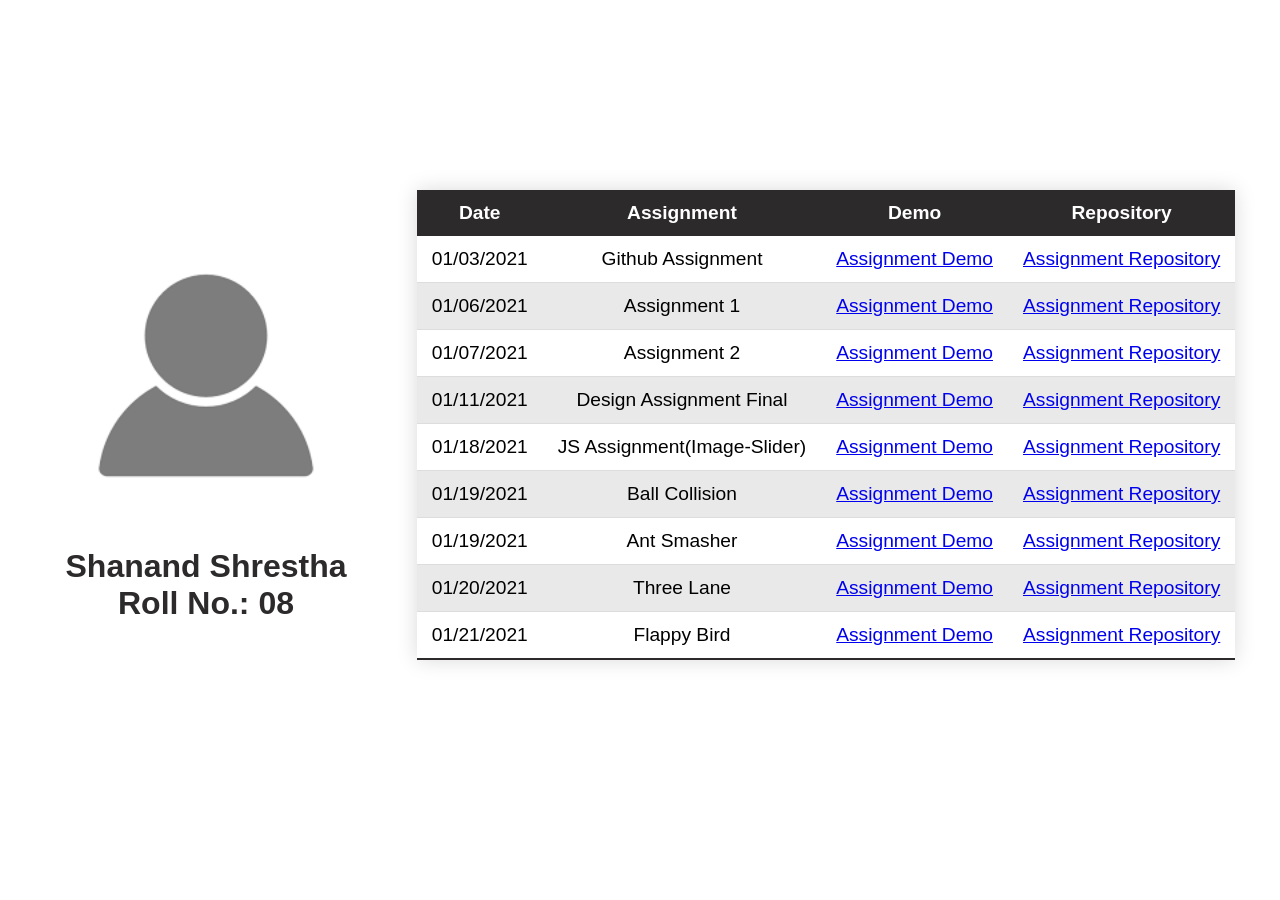
==== index.html @ e701d793 "added flappy bird links" ====
<!DOCTYPE html>
<html lang="en">

<head>
    <meta charset="UTF-8">
    <meta name="viewport" content="width=device-width, initial-scale=1.0">
    <title>Leapfrog Assignment</title>
    <link rel="stylesheet" href="style.css">
</head>

<body>
    <div class="main">
        <div class="profile">
            <img class="profile-pic" src="img/profile.png" />
            <div class="profile-info">
                <h1 class="name">Shanand Shrestha</h1>
                <h1 class="roll">Roll No.: 08</h1>
            </div>
        </div>
        <div class="assignment-table">
            <div class="tbl-header">
                <table class="styled-table">
                    <thead>
                        <tr>
                            <th>Date</th>
                            <th>Assignment</th>
                            <th>Demo</th>
                            <th>Repository</th>
                        </tr>
                    </thead>
                    <tbody>
                        <tr>
                            <td>01/03/2021</td>
                            <td>Github Assignment</td>
                            <td><a class="demo-link" href="index.html">Assignment Demo</a></td>
                            <td><a class="demo-repository"
                                    href="https://github.com/sanztastic/sanztastic.github.io">Assignment Repository</a>
                            </td>
                        </tr>
                        <tr>
                            <td>01/06/2021</td>
                            <td>Assignment 1</td>
                            <td><a class="demo-link"
                                    href="https://sanztastic.github.io/HomeSearchAssignment/index.html">Assignment
                                    Demo</a></td>
                            <td><a class="demo-repository"
                                    href="https://github.com/sanztastic/1A-Home-Search">Assignment
                                    Repository</a></td>
                        </tr>
                        <tr>
                            <td>01/07/2021</td>
                            <td>Assignment 2</td>
                            <td><a class="demo-link" href="https://sanztastic.github.io/TuTangle-Responsive/">Assignment
                                    Demo</a></td>
                            <td><a class="demo-repository"
                                    href="https://github.com/sanztastic/TuTangle-Responsive">Assignment
                                    Repository</a></td>
                        </tr>
                        <tr>
                            <td>01/11/2021</td>
                            <td>Design Assignment Final</td>
                            <td><a class="demo-link"
                                    href="https://sanztastic.github.io/DesignAssignmentFinal/">Assignment
                                    Demo</a></td>
                            <td><a class="demo-repository"
                                    href="https://github.com/sanztastic/DesignAssignmentFinal">Assignment
                                    Repository</a></td>
                        </tr>
                        <tr>
                            <td>01/18/2021</td>
                            <td>JS Assignment(Image-Slider)</td>
                            <td><a class="demo-link"
                                    href="https://sanztastic.github.io/JSAssignment-ImageCarousel-Image-Slider/">Assignment
                                    Demo</a></td>
                            <td><a class="demo-repository"
                                    href="https://github.com/sanztastic/JSAssignment-ImageCarousel-Image-Slider">Assignment
                                    Repository</a></td>
                        </tr>
                        <tr>
                            <td>01/19/2021</td>
                            <td>Ball Collision</td>
                            <td><a class="demo-link"
                                    href="https://sanztastic.github.io/BallCollision/">Assignment
                                    Demo</a></td>
                            <td><a class="demo-repository"
                                    href="https://github.com/sanztastic/BallCollision">Assignment
                                    Repository</a></td>
                        </tr>
                        <tr>
                            <td>01/19/2021</td>
                            <td>Ant Smasher</td>
                            <td><a class="demo-link"
                                    href="https://sanztastic.github.io/BallCollision/ant.html">Assignment
                                    Demo</a></td>
                            <td><a class="demo-repository"
                                    href="https://github.com/sanztastic/BallCollision">Assignment
                                    Repository</a></td>
                        </tr>
                        <tr>
                            <td>01/20/2021</td>
                            <td>Three Lane</td>
                            <td><a class="demo-link"
                                    href="https://sanztastic.github.io/ThreeLane/">Assignment
                                    Demo</a></td>
                            <td><a class="demo-repository"
                                    href="https://github.com/sanztastic/ThreeLane">Assignment
                                    Repository</a></td>
                        </tr>
                        <tr>
                            <td>01/21/2021</td>
                            <td>Flappy Bird</td>
                            <td><a class="demo-link"
                                    href="https://sanztastic.github.io/Flappy_Bird/">Assignment
                                    Demo</a></td>
                            <td><a class="demo-repository"
                                    href="https://github.com/sanztastic/Flappy_Bird">Assignment
                                    Repository</a></td>
                        </tr>
                    </tbody>
                </table>
            </div>
        </div>
</body>

</html>
---- style.css ----
*{
    padding: 0;
    margin: 0;
}
html{
    font-family: 'Segoe UI', Tahoma, Geneva, Verdana, sans-serif;
}
/* width */
::-webkit-scrollbar {
  width: 10px;
}

/* Track */
::-webkit-scrollbar-track {
  background: #f1f1f1; 
}
 
/* Handle */
::-webkit-scrollbar-thumb {
  background: #888; 
}

/* Handle on hover */
::-webkit-scrollbar-thumb:hover {
  background: #555; 
}
.main{
    padding: 20px;
    display: flex;
    flex-flow: row wrap;
    justify-content: space-evenly;
}
.profile{
    width: 30%;
    display: flex;
    flex-flow: column nowrap;
    justify-content: center;
    align-items: center;
    height: 90vh;
}
.profile-pic{
    height: 300px;
    width: 300px;
    border-radius: 50%;
    margin-bottom: 20px;
}
.profile-info{
    display: flex;
    flex-flow: column nowrap;
    justify-content: center;
    align-items: center;
    color: rgb(44, 42, 42);
}
.assignment-table{
    width: 70%;
    display: flex;
    justify-content: center;
    align-items: center;
}
.styled-table{
    display: block;
    border-collapse: collapse;
    margin: 25px 0;
    font-size: 1.2em;
    min-width: 100%;
    max-height: 80vh;
    box-shadow: 0 0 20px rgba(0, 0, 0, 0.15);
    text-align: center;
    overflow-y: auto;
}
.styled-table thead tr {
    background-color: rgb(44, 42, 42);;
    color: #ffffff;
}
.styled-table th,
.styled-table td {
    padding: 12px 15px;
}

.styled-table tbody tr {
    border-bottom: 1px solid #dddddd;
}

.styled-table tbody tr:nth-of-type(even) {
    background-color: #e9e9e9;
}

.styled-table tbody tr:last-of-type {
    border-bottom: 2px solid rgb(44, 42, 42);;
}

@media screen and (max-width: 1000px){
    .main{
        flex-direction: column;
        justify-content: center;
        align-items: center;
    }
    .name,.roll{
        font-size: 1.8em;
    }
}
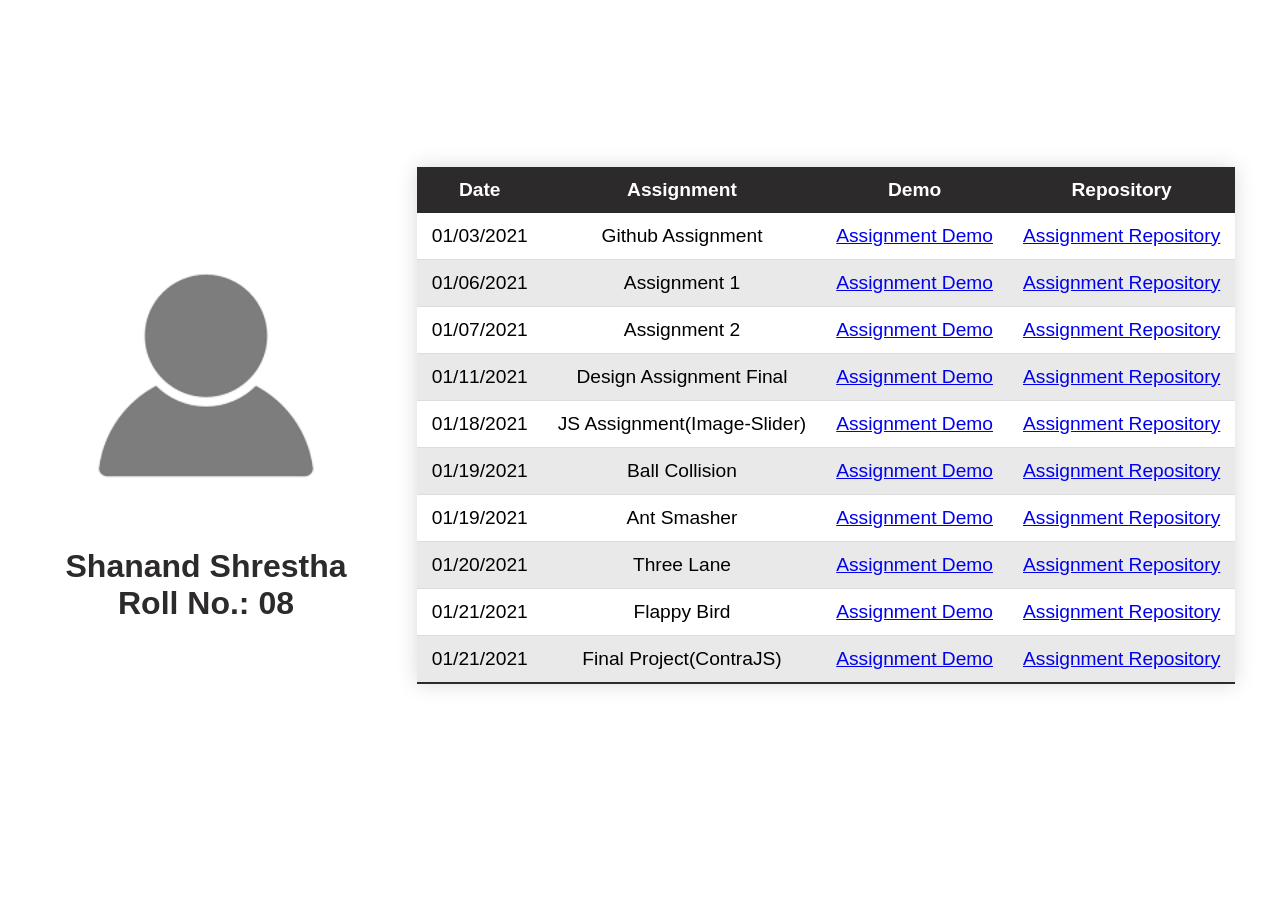
==== commit 3901c0a8: "updated links" ====
--- a/index.html
+++ b/index.html
@@ -116,6 +116,16 @@
                                     href="https://github.com/sanztastic/Flappy_Bird">Assignment
                                     Repository</a></td>
                         </tr>
+                        <tr>
+                            <td>01/21/2021</td>
+                            <td>Final Project(ContraJS)</td>
+                            <td><a class="demo-link"
+                                    href="https://sanztastic.github.io/ContraJS">Assignment
+                                    Demo</a></td>
+                            <td><a class="demo-repository"
+                                    href="https://github.com/sanztastic/ContraJS">Assignment
+                                    Repository</a></td>
+                        </tr>
                     </tbody>
                 </table>
             </div>
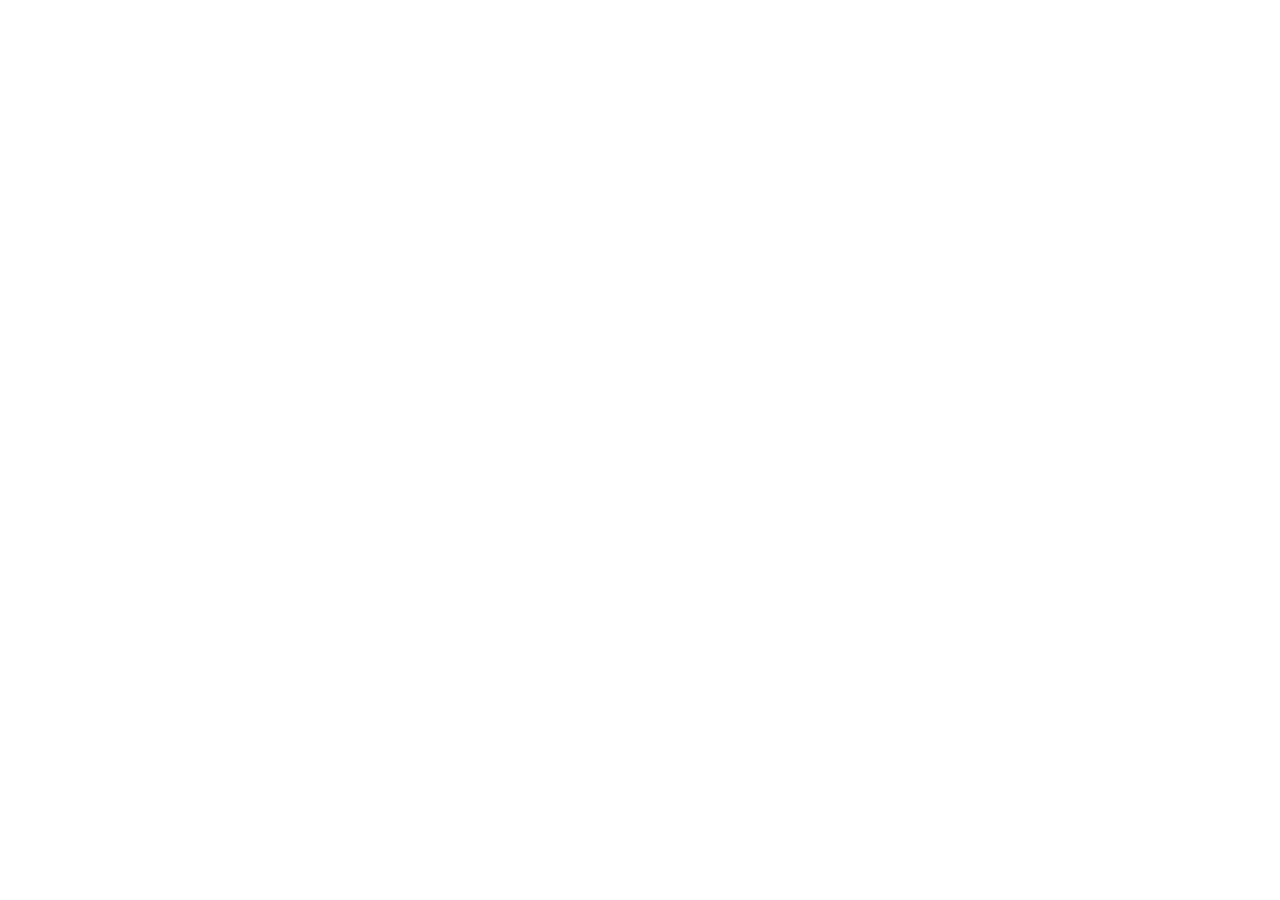
==== commit 01b6270f: "Update index.html" ====
--- a/index.html
+++ b/index.html
@@ -4,130 +4,22 @@
 <head>
     <meta charset="UTF-8">
     <meta name="viewport" content="width=device-width, initial-scale=1.0">
-    <title>Leapfrog Assignment</title>
+    <title>Projects</title>
     <link rel="stylesheet" href="style.css">
 </head>
 
 <body>
     <div class="main">
         <div class="profile">
-            <img class="profile-pic" src="img/profile.png" />
+<!--             <img class="profile-pic" src="img/profile.png" />
             <div class="profile-info">
                 <h1 class="name">Shanand Shrestha</h1>
-                <h1 class="roll">Roll No.: 08</h1>
-            </div>
+                <h1 class="roll">Kathmandu, Nepal</h1>
+            </div> -->
         </div>
         <div class="assignment-table">
             <div class="tbl-header">
-                <table class="styled-table">
-                    <thead>
-                        <tr>
-                            <th>Date</th>
-                            <th>Assignment</th>
-                            <th>Demo</th>
-                            <th>Repository</th>
-                        </tr>
-                    </thead>
-                    <tbody>
-                        <tr>
-                            <td>01/03/2021</td>
-                            <td>Github Assignment</td>
-                            <td><a class="demo-link" href="index.html">Assignment Demo</a></td>
-                            <td><a class="demo-repository"
-                                    href="https://github.com/sanztastic/sanztastic.github.io">Assignment Repository</a>
-                            </td>
-                        </tr>
-                        <tr>
-                            <td>01/06/2021</td>
-                            <td>Assignment 1</td>
-                            <td><a class="demo-link"
-                                    href="https://sanztastic.github.io/HomeSearchAssignment/index.html">Assignment
-                                    Demo</a></td>
-                            <td><a class="demo-repository"
-                                    href="https://github.com/sanztastic/1A-Home-Search">Assignment
-                                    Repository</a></td>
-                        </tr>
-                        <tr>
-                            <td>01/07/2021</td>
-                            <td>Assignment 2</td>
-                            <td><a class="demo-link" href="https://sanztastic.github.io/TuTangle-Responsive/">Assignment
-                                    Demo</a></td>
-                            <td><a class="demo-repository"
-                                    href="https://github.com/sanztastic/TuTangle-Responsive">Assignment
-                                    Repository</a></td>
-                        </tr>
-                        <tr>
-                            <td>01/11/2021</td>
-                            <td>Design Assignment Final</td>
-                            <td><a class="demo-link"
-                                    href="https://sanztastic.github.io/DesignAssignmentFinal/">Assignment
-                                    Demo</a></td>
-                            <td><a class="demo-repository"
-                                    href="https://github.com/sanztastic/DesignAssignmentFinal">Assignment
-                                    Repository</a></td>
-                        </tr>
-                        <tr>
-                            <td>01/18/2021</td>
-                            <td>JS Assignment(Image-Slider)</td>
-                            <td><a class="demo-link"
-                                    href="https://sanztastic.github.io/JSAssignment-ImageCarousel-Image-Slider/">Assignment
-                                    Demo</a></td>
-                            <td><a class="demo-repository"
-                                    href="https://github.com/sanztastic/JSAssignment-ImageCarousel-Image-Slider">Assignment
-                                    Repository</a></td>
-                        </tr>
-                        <tr>
-                            <td>01/19/2021</td>
-                            <td>Ball Collision</td>
-                            <td><a class="demo-link"
-                                    href="https://sanztastic.github.io/BallCollision/">Assignment
-                                    Demo</a></td>
-                            <td><a class="demo-repository"
-                                    href="https://github.com/sanztastic/BallCollision">Assignment
-                                    Repository</a></td>
-                        </tr>
-                        <tr>
-                            <td>01/19/2021</td>
-                            <td>Ant Smasher</td>
-                            <td><a class="demo-link"
-                                    href="https://sanztastic.github.io/BallCollision/ant.html">Assignment
-                                    Demo</a></td>
-                            <td><a class="demo-repository"
-                                    href="https://github.com/sanztastic/BallCollision">Assignment
-                                    Repository</a></td>
-                        </tr>
-                        <tr>
-                            <td>01/20/2021</td>
-                            <td>Three Lane</td>
-                            <td><a class="demo-link"
-                                    href="https://sanztastic.github.io/ThreeLane/">Assignment
-                                    Demo</a></td>
-                            <td><a class="demo-repository"
-                                    href="https://github.com/sanztastic/ThreeLane">Assignment
-                                    Repository</a></td>
-                        </tr>
-                        <tr>
-                            <td>01/21/2021</td>
-                            <td>Flappy Bird</td>
-                            <td><a class="demo-link"
-                                    href="https://sanztastic.github.io/Flappy_Bird/">Assignment
-                                    Demo</a></td>
-                            <td><a class="demo-repository"
-                                    href="https://github.com/sanztastic/Flappy_Bird">Assignment
-                                    Repository</a></td>
-                        </tr>
-                        <tr>
-                            <td>01/21/2021</td>
-                            <td>Final Project(ContraJS)</td>
-                            <td><a class="demo-link"
-                                    href="https://sanztastic.github.io/ContraJS">Assignment
-                                    Demo</a></td>
-                            <td><a class="demo-repository"
-                                    href="https://github.com/sanztastic/ContraJS">Assignment
-                                    Repository</a></td>
-                        </tr>
-                    </tbody>
-                </table>
+           
             </div>
         </div>
 </body>
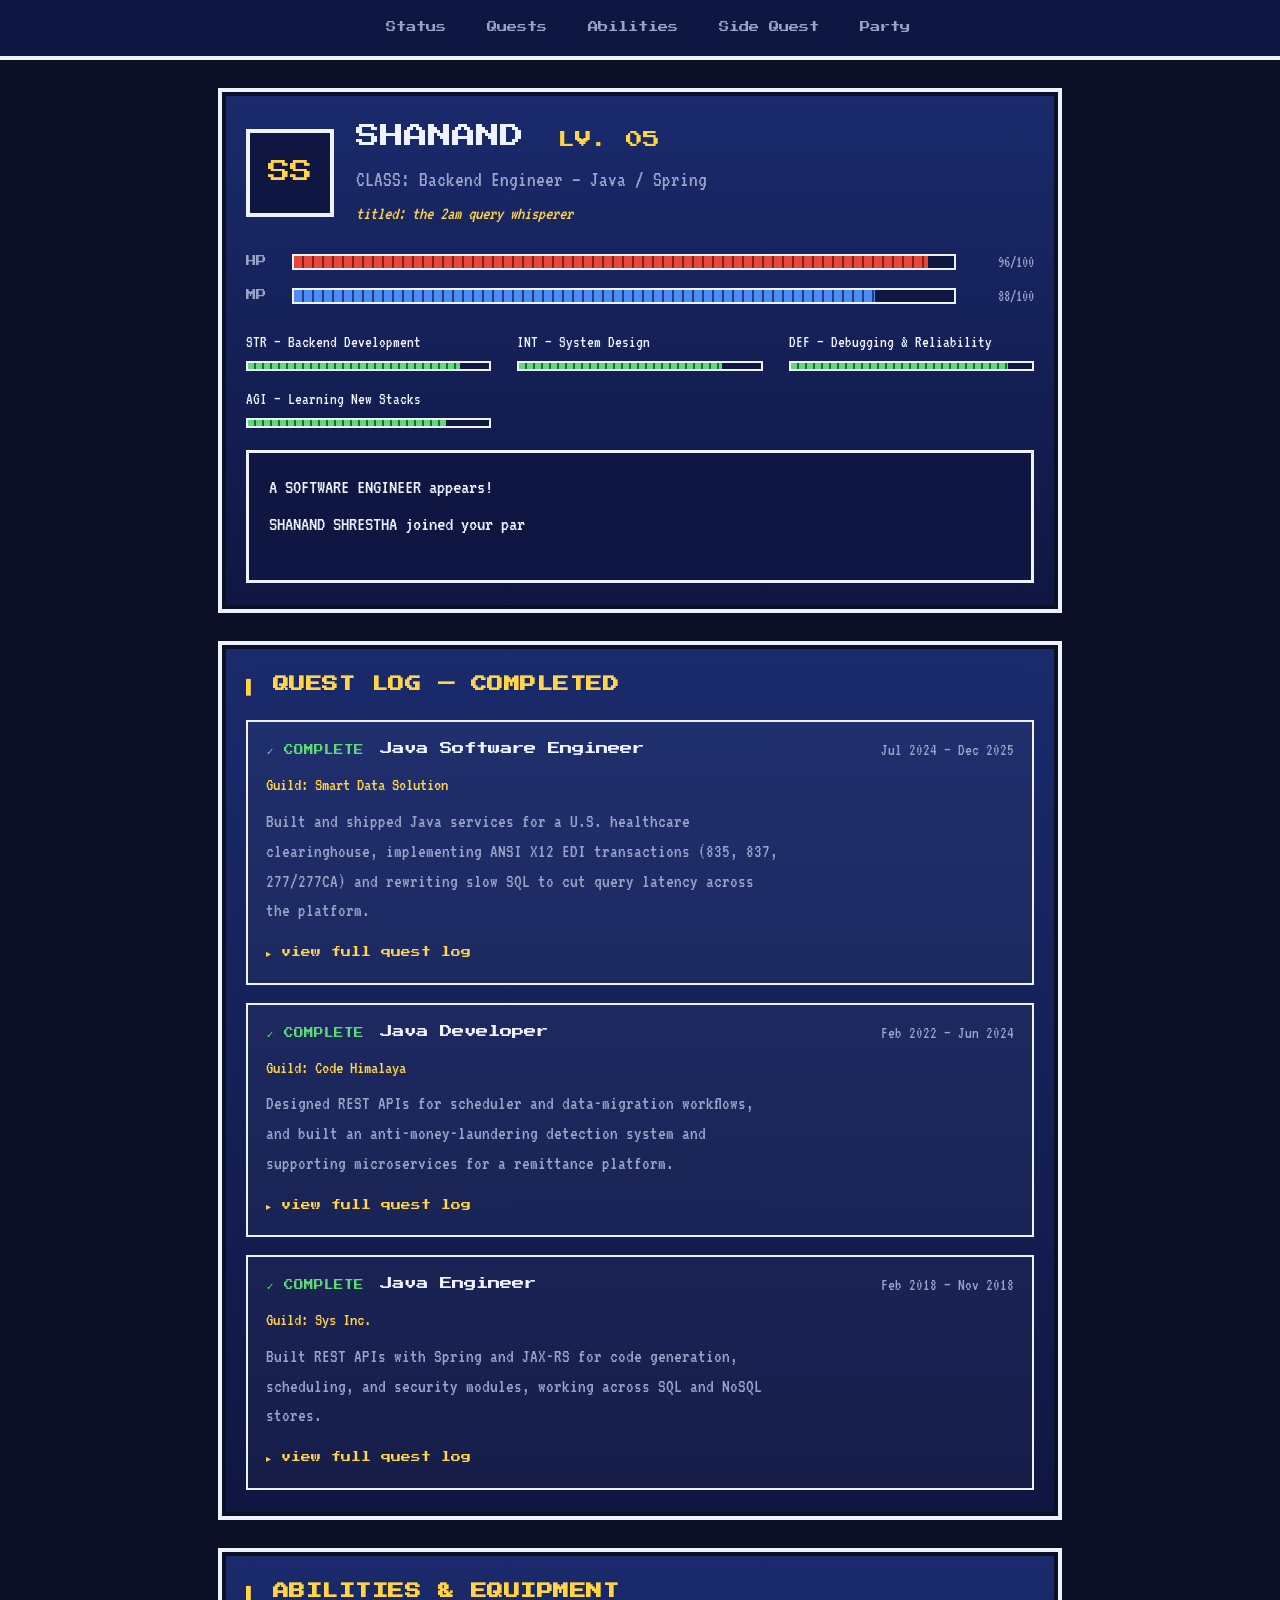
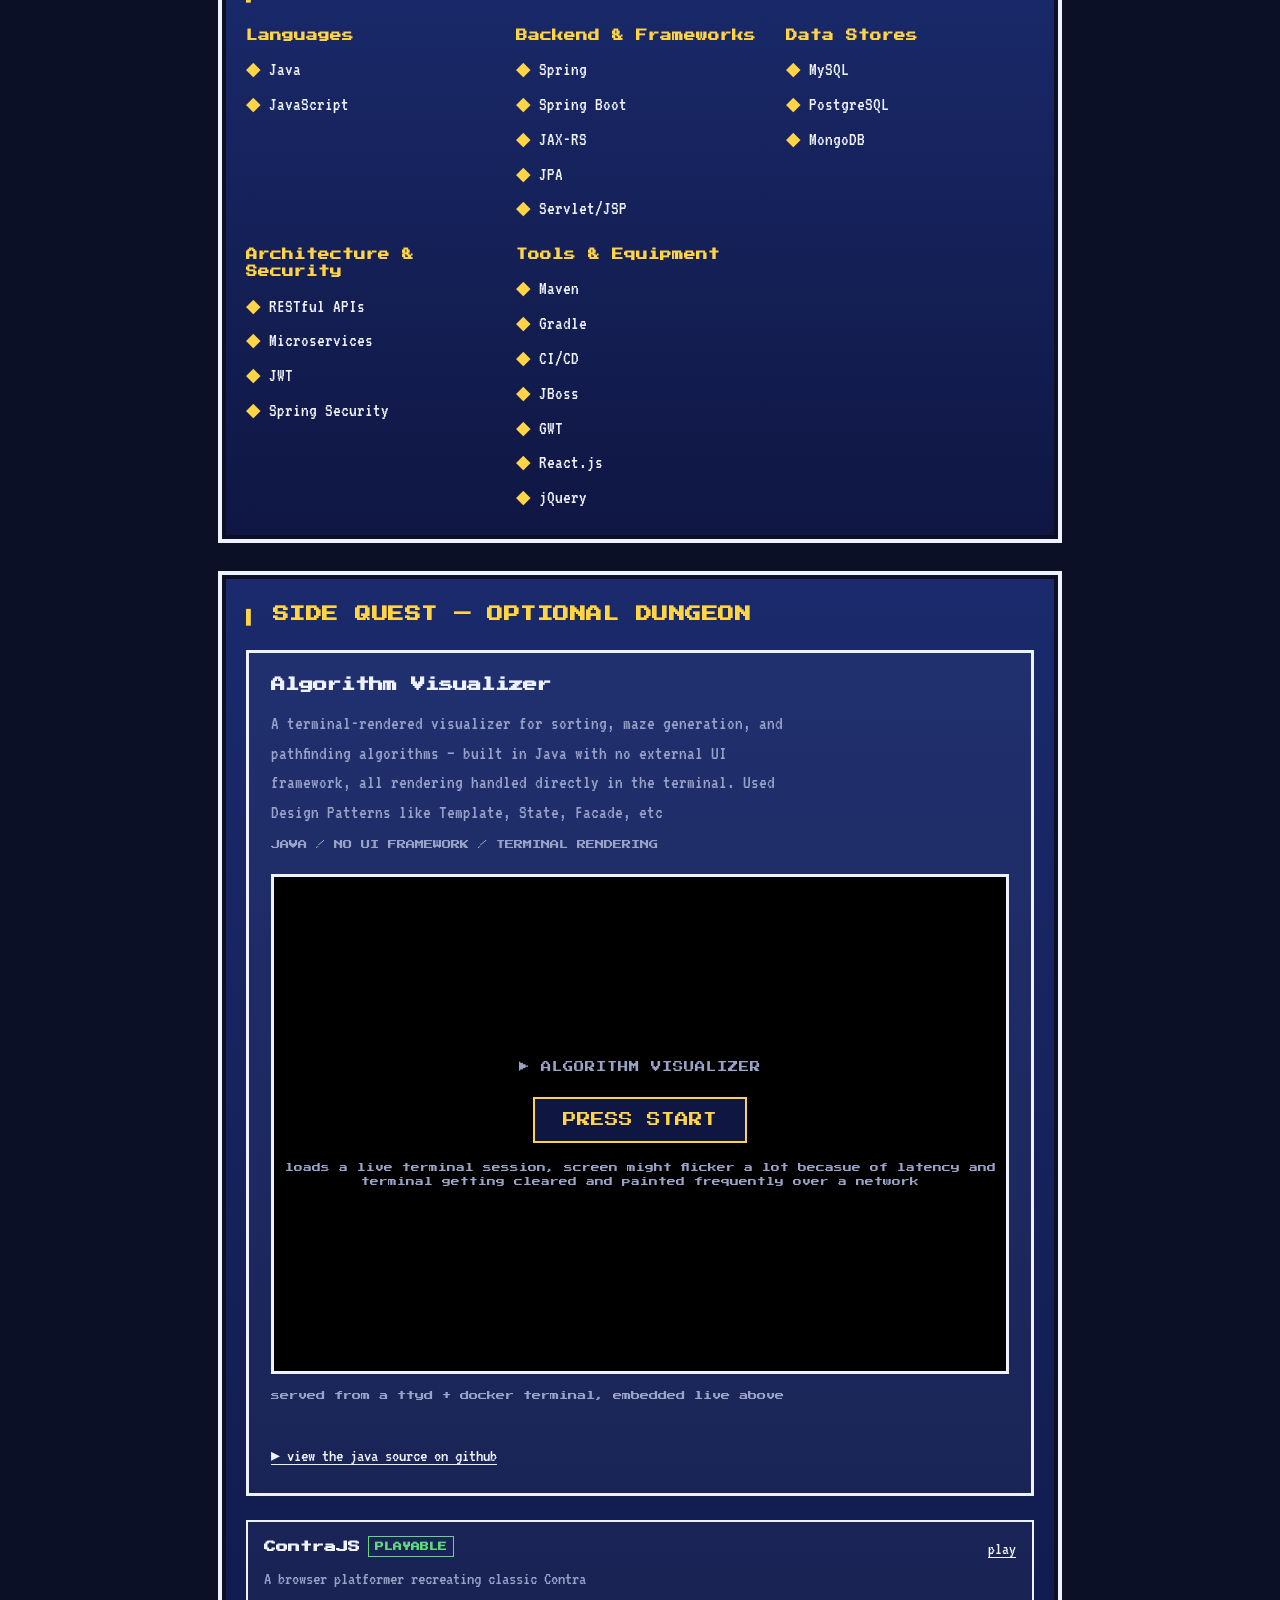
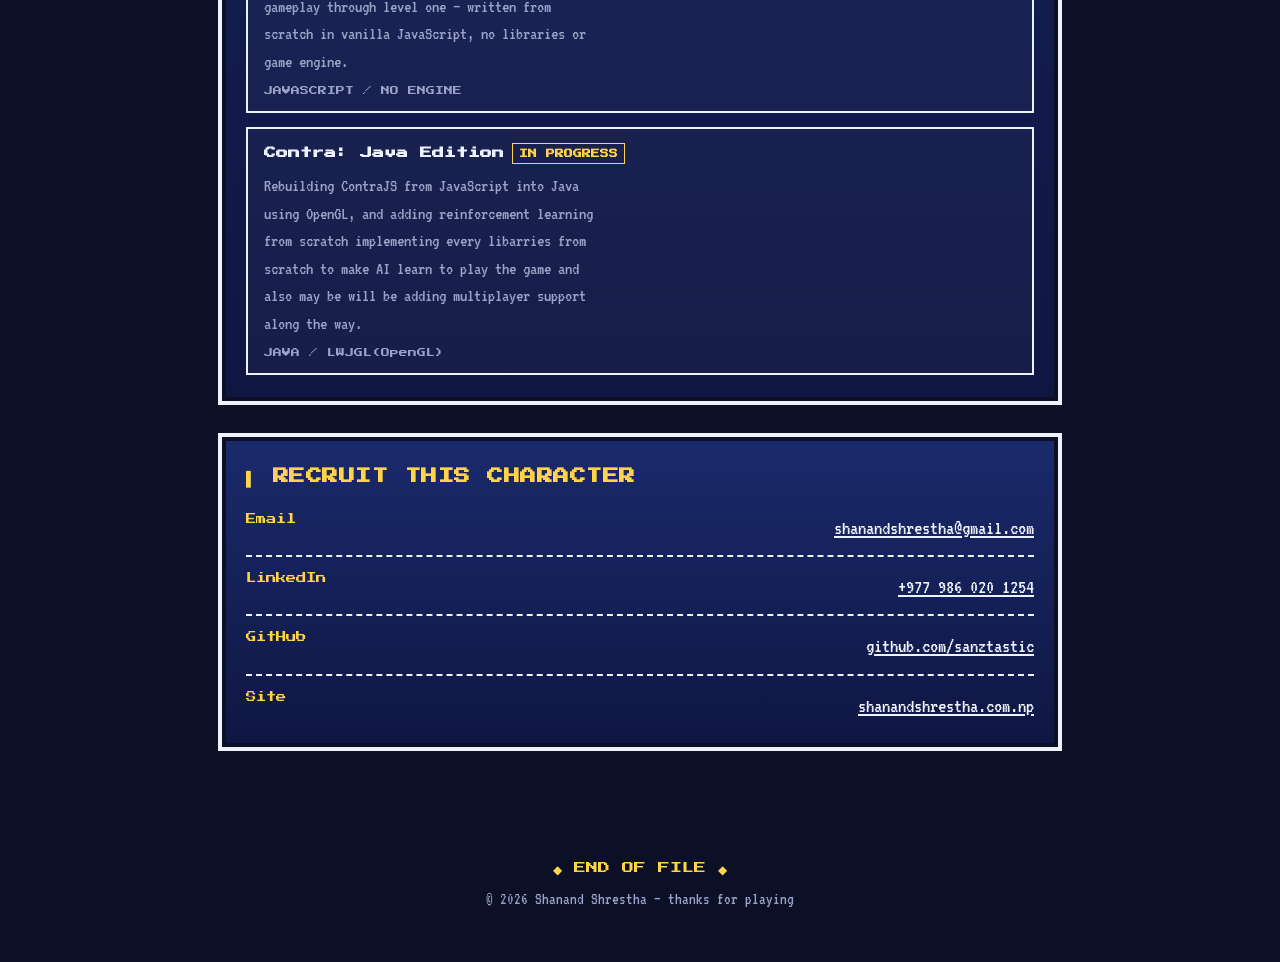
==== commit bbab3cab: "Revamp index.html for character sheet layout Updated the HTML structure and styles for the character" ====
--- a/index.html
+++ b/index.html
@@ -1,27 +1,567 @@
 <!DOCTYPE html>
 <html lang="en">
-
 <head>
-    <meta charset="UTF-8">
-    <meta name="viewport" content="width=device-width, initial-scale=1.0">
-    <title>Projects</title>
-    <link rel="stylesheet" href="style.css">
+<meta charset="UTF-8">
+<meta name="viewport" content="width=device-width, initial-scale=1.0">
+<title>Shanand Shrestha — Character Sheet</title>
+<link rel="icon" href="data:image/svg+xml,%3Csvg xmlns='http://www.w3.org/2000/svg' viewBox='0 0 16 16' shape-rendering='crispEdges'%3E%3Crect width='16' height='16' fill='%230b1026'/%3E%3Crect x='7' y='2' width='2' height='2' fill='%23ffd447'/%3E%3Crect x='5' y='4' width='6' height='2' fill='%23ffd447'/%3E%3Crect x='4' y='6' width='8' height='4' fill='%23ffd447'/%3E%3Crect x='5' y='10' width='6' height='2' fill='%23ffd447'/%3E%3Crect x='7' y='12' width='2' height='2' fill='%23ffd447'/%3E%3C/svg%3E">
+<link rel="preconnect" href="https://fonts.googleapis.com">
+<link rel="preconnect" href="https://fonts.gstatic.com" crossorigin>
+<link href="https://fonts.googleapis.com/css2?family=Press+Start+2P&family=VT323&display=swap" rel="stylesheet">
+<style>
+  :root{
+    --bg:#0b1026;
+    --box1:#1a2a6c;
+    --box2:#0f1642;
+    --panel:rgba(255,255,255,0.03);
+    --border:#eef2ff;
+    --gold:#ffd447;
+    --text:#eef2ff;
+    --text-dim:#9aa3c7;
+    --green:#5fd97a;
+    --green-dark:#1f6b34;
+    --hp:#e6483c;
+    --hp-dark:#8a1f18;
+    --mp:#4c8bf5;
+    --mp-dark:#1c3f8a;
+    --font-pixel:'Press Start 2P', monospace;
+    --font-term:'VT323', monospace;
+  }
+  *{ box-sizing:border-box; }
+  html{ scroll-behavior:smooth; }
+  body{
+    margin:0;
+    background:var(--bg);
+    color:var(--text);
+    font-family:var(--font-term);
+    font-size:19px;
+    line-height:1.5;
+  }
+  ::selection{ background:var(--gold); color:var(--bg); }
+  a{ color:inherit; }
+  *:focus-visible{ outline:2px solid var(--gold); outline-offset:3px; }
+
+  /* ---------- menu bar ---------- */
+  .menu-bar{
+    position:sticky;
+    top:0;
+    z-index:30;
+    background:var(--box2);
+    border-bottom:4px solid var(--border);
+    display:flex;
+    flex-wrap:wrap;
+    justify-content:center;
+    gap:8px 22px;
+    padding:14px 16px;
+  }
+  .menu-bar a{
+    font-family:var(--font-pixel);
+    font-size:0.65rem;
+    color:var(--text-dim);
+    text-decoration:none;
+    padding:6px 2px;
+    transition:color .15s ease;
+  }
+  .menu-bar a::before{ content:'\25B8\00a0'; opacity:0; transition:opacity .15s ease; }
+  .menu-bar a:hover, .menu-bar a:focus-visible{ color:var(--gold); }
+  .menu-bar a:hover::before, .menu-bar a:focus-visible::before{ opacity:1; }
+
+  main{ max-width:880px; margin:0 auto; padding:28px 18px 60px 18px; }
+
+  /* ---------- generic rpg box ---------- */
+  .rpg-box{
+    background:linear-gradient(180deg, var(--box1), var(--box2));
+    border:4px solid var(--border);
+    box-shadow: inset 0 0 0 4px var(--bg);
+    padding:26px 24px;
+    margin-bottom:28px;
+    scroll-margin-top:80px;
+  }
+  .rpg-title{
+    font-family:var(--font-pixel);
+    font-size:clamp(0.8rem, 2vw, 1rem);
+    color:var(--gold);
+    margin:0 0 22px 0;
+    letter-spacing:0.5px;
+    line-height:1.7;
+  }
+
+  /* ---------- hero / status ---------- */
+  .status-top{
+    display:flex;
+    gap:22px;
+    flex-wrap:wrap;
+    align-items:center;
+    margin-bottom:22px;
+  }
+  .portrait{
+    width:88px; height:88px;
+    flex-shrink:0;
+    background:var(--box2);
+    border:4px solid var(--border);
+    display:flex; align-items:center; justify-content:center;
+    font-family:var(--font-pixel);
+    font-size:1.4rem;
+    color:var(--gold);
+  }
+  .name-plate{ font-family:var(--font-pixel); font-size:clamp(1rem, 3vw, 1.5rem); }
+  .name-plate .lv{ color:var(--gold); font-size:0.7em; margin-left:10px; }
+  .class-line{ font-size:1.35rem; color:var(--text-dim); margin-top:10px; }
+  .flavor{ font-size:1.15rem; color:var(--gold); margin-top:4px; font-style:italic; }
+
+  .bars{ margin:22px 0; }
+  .bar-row{ display:flex; align-items:center; gap:12px; margin-bottom:10px; }
+  .bar-label{ font-family:var(--font-pixel); font-size:0.65rem; width:34px; color:var(--text-dim); flex-shrink:0; }
+  .bar{ flex:1; height:16px; background:var(--box2); border:2px solid var(--border); overflow:hidden; }
+  .bar-fill{ height:100%; }
+  .bar.hp .bar-fill{ background:repeating-linear-gradient(to right, var(--hp) 0 8px, var(--hp-dark) 8px 10px); }
+  .bar.mp .bar-fill{ background:repeating-linear-gradient(to right, var(--mp) 0 8px, var(--mp-dark) 8px 10px); }
+  .bar-num{ font-size:1rem; color:var(--text-dim); width:66px; text-align:right; flex-shrink:0; }
+
+  .stat-grid{
+    display:grid;
+    grid-template-columns:repeat(auto-fit, minmax(200px, 1fr));
+    gap:16px 26px;
+    margin-bottom:22px;
+  }
+  .stat-name{ display:block; margin-bottom:6px; font-size:1.05rem; color:var(--text); }
+  .stat-bar{ height:10px; background:var(--box2); border:2px solid var(--border); }
+  .stat-bar > div{ height:100%; background:repeating-linear-gradient(to right, var(--green) 0 6px, var(--green-dark) 6px 8px); }
+
+  .dialogue-box{
+    background:var(--box2);
+    border:3px solid var(--border);
+    padding:18px 20px;
+    font-size:1.3rem;
+    min-height:6.4em;
+  }
+  .dialogue-box .line{ margin:0 0 6px 0; }
+  .cursor{
+    display:inline-block;
+    color:var(--gold);
+    animation:blink 0.85s steps(1) infinite;
+  }
+  @keyframes blink{ 0%,49%{opacity:1;} 50%,100%{opacity:0;} }
+  @media (prefers-reduced-motion:reduce){ .cursor{ animation:none; } }
+
+  /* ---------- quests (experience) ---------- */
+  .quest-list{ list-style:none; margin:0; padding:0; display:flex; flex-direction:column; gap:18px; }
+  .quest{ border:2px solid var(--border); background:var(--panel); padding:16px 18px; }
+  .quest-head{ display:flex; flex-wrap:wrap; gap:8px 16px; align-items:baseline; margin-bottom:8px; }
+  .quest-status{ font-family:var(--font-pixel); font-size:0.6rem; color:var(--green); }
+  .quest-name{ font-family:var(--font-pixel); font-size:0.78rem; }
+  .quest-dates{ font-size:1.05rem; color:var(--text-dim); margin-left:auto; white-space:nowrap; }
+  .quest-giver{ font-size:1.15rem; color:var(--gold); margin-bottom:8px; }
+  .quest-desc{ font-size:1.2rem; line-height:1.55; color:var(--text-dim); max-width:64ch; margin:0; }
+  .quest details{ margin-top:12px; }
+  .quest summary{
+    cursor:pointer;
+    list-style:none;
+    display:inline-block;
+    font-family:var(--font-pixel);
+    font-size:0.62rem;
+    color:var(--gold);
+  }
+  .quest summary::-webkit-details-marker{ display:none; }
+  .quest summary::before{ content:'\25B8\00a0'; }
+  .quest details[open] summary::before{ content:'\25BE\00a0'; }
+  .quest-bullets{ list-style:none; margin:14px 0 0 0; padding:0; display:flex; flex-direction:column; gap:10px; }
+  .quest-bullets li{
+    font-size:1.15rem;
+    line-height:1.5;
+    color:var(--text-dim);
+    padding-left:20px;
+    position:relative;
+  }
+  .quest-bullets li::before{
+    content:'\25C6';
+    color:var(--gold);
+    position:absolute;
+    left:0;
+    top:1px;
+    font-size:0.8rem;
+  }
+
+  /* ---------- abilities ---------- */
+  .ability-groups{ display:grid; grid-template-columns:repeat(auto-fit, minmax(220px,1fr)); gap:22px; }
+  .ability-group h3{ font-family:var(--font-pixel); font-size:0.72rem; color:var(--gold); margin:0 0 12px 0; }
+  .ability-group ul{ list-style:none; margin:0; padding:0; display:flex; flex-direction:column; gap:6px; }
+  .ability-group li{ font-size:1.2rem; }
+  .ability-group li::before{ content:'\25C6\00a0'; color:var(--gold); }
+
+  /* ---------- side quest / dungeon (featured demo) ---------- */
+  .dungeon-card{ border:3px solid var(--border); background:var(--panel); padding:22px; margin-bottom:24px; }
+  .dungeon-card h3{
+    font-family:var(--font-pixel);
+    font-size:0.9rem;
+    display:flex; align-items:center; gap:10px; flex-wrap:wrap;
+    margin:0 0 12px 0;
+  }
+  .tag-playable{ font-family:var(--font-pixel); font-size:0.55rem; color:var(--green); border:1px solid var(--green); padding:3px 6px; }
+  .tag-progress{ font-family:var(--font-pixel); font-size:0.55rem; color:var(--gold); border:1px solid var(--gold); padding:3px 6px; }
+  .dungeon-card .desc{ font-size:1.2rem; line-height:1.55; color:var(--text-dim); max-width:64ch; margin:0 0 8px 0; }
+  .dungeon-card .meta{ font-family:var(--font-pixel); font-size:0.58rem; color:var(--text-dim); margin-bottom:20px; line-height:1.8; }
+
+  .terminal-frame{
+    width:100%;
+    height:500px;
+    border:3px solid var(--border);
+    background:#000;
+    margin-bottom:14px;
+    overflow:hidden;
+  }
+  .terminal-frame iframe{
+    width:100%;
+    height:100%;
+    border:none;
+    display:block;
+  }
+  .terminal-start{
+    width:100%;
+    height:100%;
+    display:flex;
+    align-items:center;
+    justify-content:center;
+  }
+  .terminal-start-inner{ text-align:center; }
+  .terminal-start-title{
+    font-family:var(--font-pixel);
+    font-size:0.65rem;
+    color:var(--text-dim);
+    letter-spacing:1px;
+    margin:0 0 22px 0;
+  }
+  .terminal-start-btn{
+    background:var(--box2);
+    border:2px solid var(--gold);
+    color:var(--gold);
+    font-family:var(--font-pixel);
+    font-size:0.85rem;
+    padding:14px 28px;
+    cursor:pointer;
+    animation: blink 1.4s steps(1) infinite;
+  }
+  .terminal-start-btn:hover, .terminal-start-btn:focus-visible{
+    background:var(--gold);
+    color:var(--bg);
+    animation:none;
+  }
+  .terminal-start-hint{
+    font-family:var(--font-pixel);
+    font-size:0.55rem;
+    color:var(--text-dim);
+    margin:18px 0 0 0;
+  }
+  @media (prefers-reduced-motion:reduce){ .terminal-start-btn{ animation:none; } }
+
+  .src-link{ display:inline-block; margin-top:18px; font-size:1.15rem; text-decoration:underline; text-underline-offset:3px; }
+  .src-link:hover{ color:var(--gold); }
+
+  .other-quests{ list-style:none; margin:0; padding:0; display:flex; flex-direction:column; gap:14px; }
+  .other-quests li{
+    border:2px solid var(--border); background:var(--panel); padding:14px 16px;
+    display:flex; justify-content:space-between; gap:16px; flex-wrap:wrap; align-items:flex-start;
+  }
+  .other-quests h4{ font-family:var(--font-pixel); font-size:0.75rem; margin:0 0 8px 0; display:flex; gap:8px; align-items:center; flex-wrap:wrap; }
+  .other-quests p{ margin:0 0 8px 0; color:var(--text-dim); font-size:1.15rem; max-width:48ch; }
+  .other-quests .tags{ font-family:var(--font-pixel); font-size:0.55rem; color:var(--text-dim); }
+  .other-quests a{ font-size:1.1rem; text-decoration:underline; text-underline-offset:3px; white-space:nowrap; }
+  .other-quests a:hover{ color:var(--gold); }
+
+  /* ---------- recruit / contact ---------- */
+  .recruit-list{ list-style:none; margin:0; padding:0; display:flex; flex-direction:column; gap:14px; }
+  .recruit-list li{
+    display:flex; justify-content:space-between; gap:16px; flex-wrap:wrap;
+    border-bottom:2px dashed var(--border); padding-bottom:12px;
+  }
+  .recruit-list li:last-child{ border-bottom:none; padding-bottom:0; }
+  .recruit-label{ font-family:var(--font-pixel); font-size:0.65rem; color:var(--gold); }
+  .recruit-value{ font-size:1.3rem; }
+  .recruit-value a:hover{ color:var(--gold); text-decoration:underline; }
+
+  footer{
+    text-align:center;
+    padding:20px 18px 50px 18px;
+  }
+  footer .end-mark{ font-family:var(--font-pixel); font-size:0.75rem; color:var(--gold); margin-bottom:10px; }
+  footer .credit{ font-size:1.05rem; color:var(--text-dim); }
+</style>
 </head>
-
 <body>
-    <div class="main">
-        <div class="profile">
-<!--             <img class="profile-pic" src="img/profile.png" />
-            <div class="profile-info">
-                <h1 class="name">Shanand Shrestha</h1>
-                <h1 class="roll">Kathmandu, Nepal</h1>
-            </div> -->
+
+<nav class="menu-bar">
+  <a href="#status">Status</a>
+  <a href="#quests">Quests</a>
+  <a href="#abilities">Abilities</a>
+  <a href="#sidequest">Side Quest</a>
+  <a href="#party">Party</a>
+</nav>
+
+<main>
+
+  <!-- ================= STATUS ================= -->
+  <section id="status" class="rpg-box">
+    <div class="status-top">
+      <div class="portrait">SS</div>
+      <div>
+        <div class="name-plate">SHANAND <span class="lv">LV. 05</span></div>
+        <div class="class-line">CLASS: Backend Engineer — Java / Spring</div>
+        <div class="flavor">titled: the 2am query whisperer</div>
+      </div>
+    </div>
+
+    <div class="bars">
+      <div class="bar-row">
+        <span class="bar-label">HP</span>
+        <div class="bar hp"><div class="bar-fill" style="width:96%"></div></div>
+        <span class="bar-num">96/100</span>
+      </div>
+      <div class="bar-row">
+        <span class="bar-label">MP</span>
+        <div class="bar mp"><div class="bar-fill" style="width:88%"></div></div>
+        <span class="bar-num">88/100</span>
+      </div>
+    </div>
+
+    <div class="stat-grid">
+      <div><span class="stat-name">STR — Backend Development</span><div class="stat-bar"><div style="width:88%"></div></div></div>
+      <div><span class="stat-name">INT — System Design</span><div class="stat-bar"><div style="width:84%"></div></div></div>
+      <div><span class="stat-name">DEF — Debugging &amp; Reliability</span><div class="stat-bar"><div style="width:90%"></div></div></div>
+      <div><span class="stat-name">AGI — Learning New Stacks</span><div class="stat-bar"><div style="width:82%"></div></div></div>
+    </div>
+
+    <div class="dialogue-box" id="introBox"></div>
+  </section>
+
+  <!-- ================= QUESTS (experience) ================= -->
+  <section id="quests" class="rpg-box">
+    <h2 class="rpg-title">&#9612; QUEST LOG — COMPLETED</h2>
+    <ul class="quest-list">
+      <li class="quest">
+        <div class="quest-head">
+          <span class="quest-status">&#10003; COMPLETE</span>
+          <span class="quest-name">Java Software Engineer</span>
+          <span class="quest-dates">Jul 2024 – Dec 2025</span>
         </div>
-        <div class="assignment-table">
-            <div class="tbl-header">
-           
-            </div>
+        <div class="quest-giver">Guild: Smart Data Solution</div>
+        <p class="quest-desc">Built and shipped Java services for a U.S. healthcare clearinghouse, implementing ANSI X12 EDI transactions (835, 837, 277/277CA) and rewriting slow SQL to cut query latency across the platform.</p>
+        <details>
+          <summary>view full quest log</summary>
+          <ul class="quest-bullets">
+            <li>Built and maintained Java services for the Healthcare Clearinghouse platform, implementing and extending ANSI X12 EDI transaction types (835, 837, 277/277CA) for U.S. healthcare clients.</li>
+            <li>Shipped client-specific enhancements and resolved production incidents, keeping clearinghouse transaction processing reliable for live customers.</li>
+            <li>Improved database performance by rewriting inefficient SQL queries and introducing targeted indexing strategies, cutting query execution time and reducing application latency.</li>
+            <li>Partnered with business analysts, QA, and fellow engineers across the full SDLC — design, build, test, and release — to deliver production-quality software.</li>
+          </ul>
+        </details>
+      </li>
+      <li class="quest">
+        <div class="quest-head">
+          <span class="quest-status">&#10003; COMPLETE</span>
+          <span class="quest-name">Java Developer</span>
+          <span class="quest-dates">Feb 2022 – Jun 2024</span>
         </div>
+        <div class="quest-giver">Guild: Code Himalaya</div>
+        <p class="quest-desc">Designed REST APIs for scheduler and data-migration workflows, and built an anti-money-laundering detection system and supporting microservices for a remittance platform.</p>
+        <details>
+          <summary>view full quest log</summary>
+          <ul class="quest-bullets">
+            <li>Designed and built REST APIs for scheduler and data-migration workflows powering a production web application.</li>
+            <li>Deployed and operated services on JBoss application servers and served as a direct technical point of contact for client integration work.</li>
+            <li>Built an Anti-Money Laundering (AML) detection system and supporting microservices for a remittance platform, strengthening fraud-detection coverage.</li>
+            <li>Designed and maintained relational data models across MySQL, PostgreSQL, and OracleDB.</li>
+            <li>Developed a CRM application using JSP, Servlet, and jQuery.</li>
+          </ul>
+        </details>
+      </li>
+      <li class="quest">
+        <div class="quest-head">
+          <span class="quest-status">&#10003; COMPLETE</span>
+          <span class="quest-name">Java Engineer</span>
+          <span class="quest-dates">Feb 2018 – Nov 2018</span>
+        </div>
+        <div class="quest-giver">Guild: Sys Inc.</div>
+        <p class="quest-desc">Built REST APIs with Spring and JAX-RS for code generation, scheduling, and security modules, working across SQL and NoSQL stores.</p>
+        <details>
+          <summary>view full quest log</summary>
+          <ul class="quest-bullets">
+            <li>Built REST APIs with Spring Framework and JAX-RS supporting code generation, scheduling, and security modules for a web application.</li>
+            <li>Contributed to setup and maintenance of CI/CD pipelines.</li>
+            <li>Worked across SQL and NoSQL stores (Cassandra, MySQL, PostgreSQL, MongoDB) to support application data needs.</li>
+            <li>Developed front-end features using GWT and React.js.</li>
+          </ul>
+        </details>
+      </li>
+    </ul>
+  </section>
+
+  <!-- ================= ABILITIES ================= -->
+  <section id="abilities" class="rpg-box">
+    <h2 class="rpg-title">&#9612; ABILITIES &amp; EQUIPMENT</h2>
+    <div class="ability-groups">
+      <div class="ability-group">
+        <h3>Languages</h3>
+        <ul><li>Java</li><li>JavaScript</li></ul>
+      </div>
+      <div class="ability-group">
+        <h3>Backend &amp; Frameworks</h3>
+        <ul><li>Spring</li><li>Spring Boot</li><li>JAX-RS</li><li>JPA</li><li>Servlet/JSP</li></ul>
+      </div>
+      <div class="ability-group">
+        <h3>Data Stores</h3>
+        <ul><li>MySQL</li><li>PostgreSQL</li><li>MongoDB</li></ul>
+      </div>
+      <div class="ability-group">
+        <h3>Architecture &amp; Security</h3>
+        <ul><li>RESTful APIs</li><li>Microservices</li><li>JWT</li><li>Spring Security</li></ul>
+      </div>
+      <div class="ability-group">
+        <h3>Tools &amp; Equipment</h3>
+        <ul><li>Maven</li><li>Gradle</li><li>CI/CD</li><li>JBoss</li><li>GWT</li><li>React.js</li><li>jQuery</li></ul>
+      </div>
+    </div>
+  </section>
+
+  <!-- ================= SIDE QUEST ================= -->
+  <section id="sidequest" class="rpg-box">
+    <h2 class="rpg-title">&#9612; SIDE QUEST — OPTIONAL DUNGEON</h2>
+
+    <article class="dungeon-card">
+      <h3>Algorithm Visualizer</h3>
+      <p class="desc">A terminal-rendered visualizer for sorting, maze generation, and pathfinding algorithms — built in Java with no external UI framework, all rendering handled directly in the terminal. Used Design Patterns like Template, State, Facade, etc</p>
+      <p class="meta">JAVA / NO UI FRAMEWORK / TERMINAL RENDERING</p>
+
+      <div class="terminal-frame" id="terminalFrame">
+        <div class="terminal-start" id="terminalStart">
+          <div class="terminal-start-inner">
+            <p class="terminal-start-title">&#9654; ALGORITHM VISUALIZER</p>
+            <button type="button" id="terminalStartBtn" class="terminal-start-btn">PRESS START</button>
+            <p class="terminal-start-hint">loads a live terminal session, screen might flicker a lot becasue of latency and terminal getting cleared and painted frequently over a network</p>
+          </div>
+        </div>
+      </div>
+      <p class="meta">served from a ttyd + docker terminal, embedded live above</p>
+
+      <a class="src-link" href="https://github.com/sanztastic/terminal-algorithm-visualizer" target="_blank" rel="noopener">&#9656; view the java source on github</a>
+    </article>
+
+    <ul class="other-quests">
+      <li>
+        <div>
+          <h4>ContraJS <span class="tag-playable">PLAYABLE</span></h4>
+          <p>A browser platformer recreating classic Contra gameplay through level one — written from scratch in vanilla JavaScript, no libraries or game engine.</p>
+          <div class="tags">JAVASCRIPT / NO ENGINE</div>
+        </div>
+        <a href="https://sanztastic.github.io/ContraJS" target="_blank" rel="noopener">play</a>
+      </li>
+      <li>
+        <div>
+          <h4>Contra: Java Edition <span class="tag-progress">IN PROGRESS</span></h4>
+          <p>Rebuilding ContraJS from JavaScript into Java using OpenGL, and adding reinforcement learning from scratch implementing every libarries from scratch to make AI learn to play the game and also may be will be adding multiplayer support along the way.</p>
+          <div class="tags">JAVA / LWJGL(OpenGL)</div>
+        </div>
+      </li>
+    </ul>
+  </section>
+
+  <!-- ================= PARTY / CONTACT ================= -->
+  <section id="party" class="rpg-box">
+    <h2 class="rpg-title">&#9612; RECRUIT THIS CHARACTER</h2>
+    <ul class="recruit-list">
+      <li><span class="recruit-label">Email</span><span class="recruit-value"><a href="mailto:shanandshrestha@gmail.com">shanandshrestha@gmail.com</a></span></li>
+      <li><span class="recruit-label">LinkedIn</span><span class="recruit-value"><a href="https://www.linkedin.com/in/shanand-shrestha-b71926156">+977 986 020 1254</a></span></li>
+      <li><span class="recruit-label">GitHub</span><span class="recruit-value"><a href="https://github.com/sanztastic" target="_blank" rel="noopener">github.com/sanztastic</a></span></li>
+      <li><span class="recruit-label">Site</span><span class="recruit-value"><a href="https://www.shanandshrestha.com.np" target="_blank" rel="noopener">shanandshrestha.com.np</a></span></li>
+    </ul>
+  </section>
+
+</main>
+
+<footer>
+  <div class="end-mark">&#9670; END OF FILE &#9670;</div>
+  <div class="credit">© <span id="year"></span> Shanand Shrestha — thanks for playing</div>
+</footer>
+
+<script>
+(function(){
+  "use strict";
+  var reduceMotion = window.matchMedia && window.matchMedia('(prefers-reduced-motion: reduce)').matches;
+  document.getElementById('year').textContent = new Date().getFullYear();
+
+  /* =========================================================
+     TERMINAL — lazy-mount the ttyd iframe only once the player
+     presses start, so the terminal connection never opens until
+     someone actually asks for it.
+     ========================================================= */
+  var REAL_TERMINAL_URL = 'https://terminal-algorithm-visualizer.onrender.com/'; // EDIT: your ttyd/docker terminal URL
+  var terminalStartBtn = document.getElementById('terminalStartBtn');
+  if (terminalStartBtn){
+    terminalStartBtn.addEventListener('click', function(){
+      var frame = document.getElementById('terminalFrame');
+      var iframe = document.createElement('iframe');
+      iframe.src = REAL_TERMINAL_URL;
+      iframe.title = 'Algorithm Visualizer — live terminal';
+      iframe.loading = 'lazy';
+      frame.innerHTML = '';
+      frame.appendChild(iframe);
+    });
+  }
+
+  /* =========================================================
+     INTRO DIALOGUE (typed, RPG text-box style)
+     ========================================================= */
+  var introBox = document.getElementById('introBox');
+  var introLines = [
+    'A SOFTWARE ENGINEER appears!',
+    'SHANAND SHRESTHA joined your party!',
+    'Backend engineer, 4+ years in Java and Spring. Ships production systems for healthcare EDI, fintech AML, and enterprise CRM.'
+  ];
+
+  function renderStaticIntro(){
+    introBox.innerHTML = '';
+    introLines.forEach(function(text){
+      var p = document.createElement('p');
+      p.className = 'line';
+      p.textContent = text;
+      introBox.appendChild(p);
+    });
+    var cur = document.createElement('span');
+    cur.className = 'cursor';
+    cur.textContent = '\u25BC';
+    introBox.appendChild(cur);
+  }
+
+  function typeIntro(){
+    var idx = 0;
+    function nextLine(){
+      if (idx >= introLines.length){
+        var cur = document.createElement('span');
+        cur.className = 'cursor';
+        cur.textContent = '\u25BC';
+        introBox.appendChild(cur);
+        return;
+      }
+      var text = introLines[idx];
+      var p = document.createElement('p');
+      p.className = 'line';
+      introBox.appendChild(p);
+      var i = 0;
+      var iv = setInterval(function(){
+        p.textContent = text.slice(0, i + 1);
+        i++;
+        if (i >= text.length){
+          clearInterval(iv);
+          idx++;
+          setTimeout(nextLine, 380);
+        }
+      }, 22);
+    }
+    nextLine();
+  }
+
+  if (reduceMotion){ renderStaticIntro(); } else { typeIntro(); }
+
+})();
+</script>
 </body>
-
 </html>
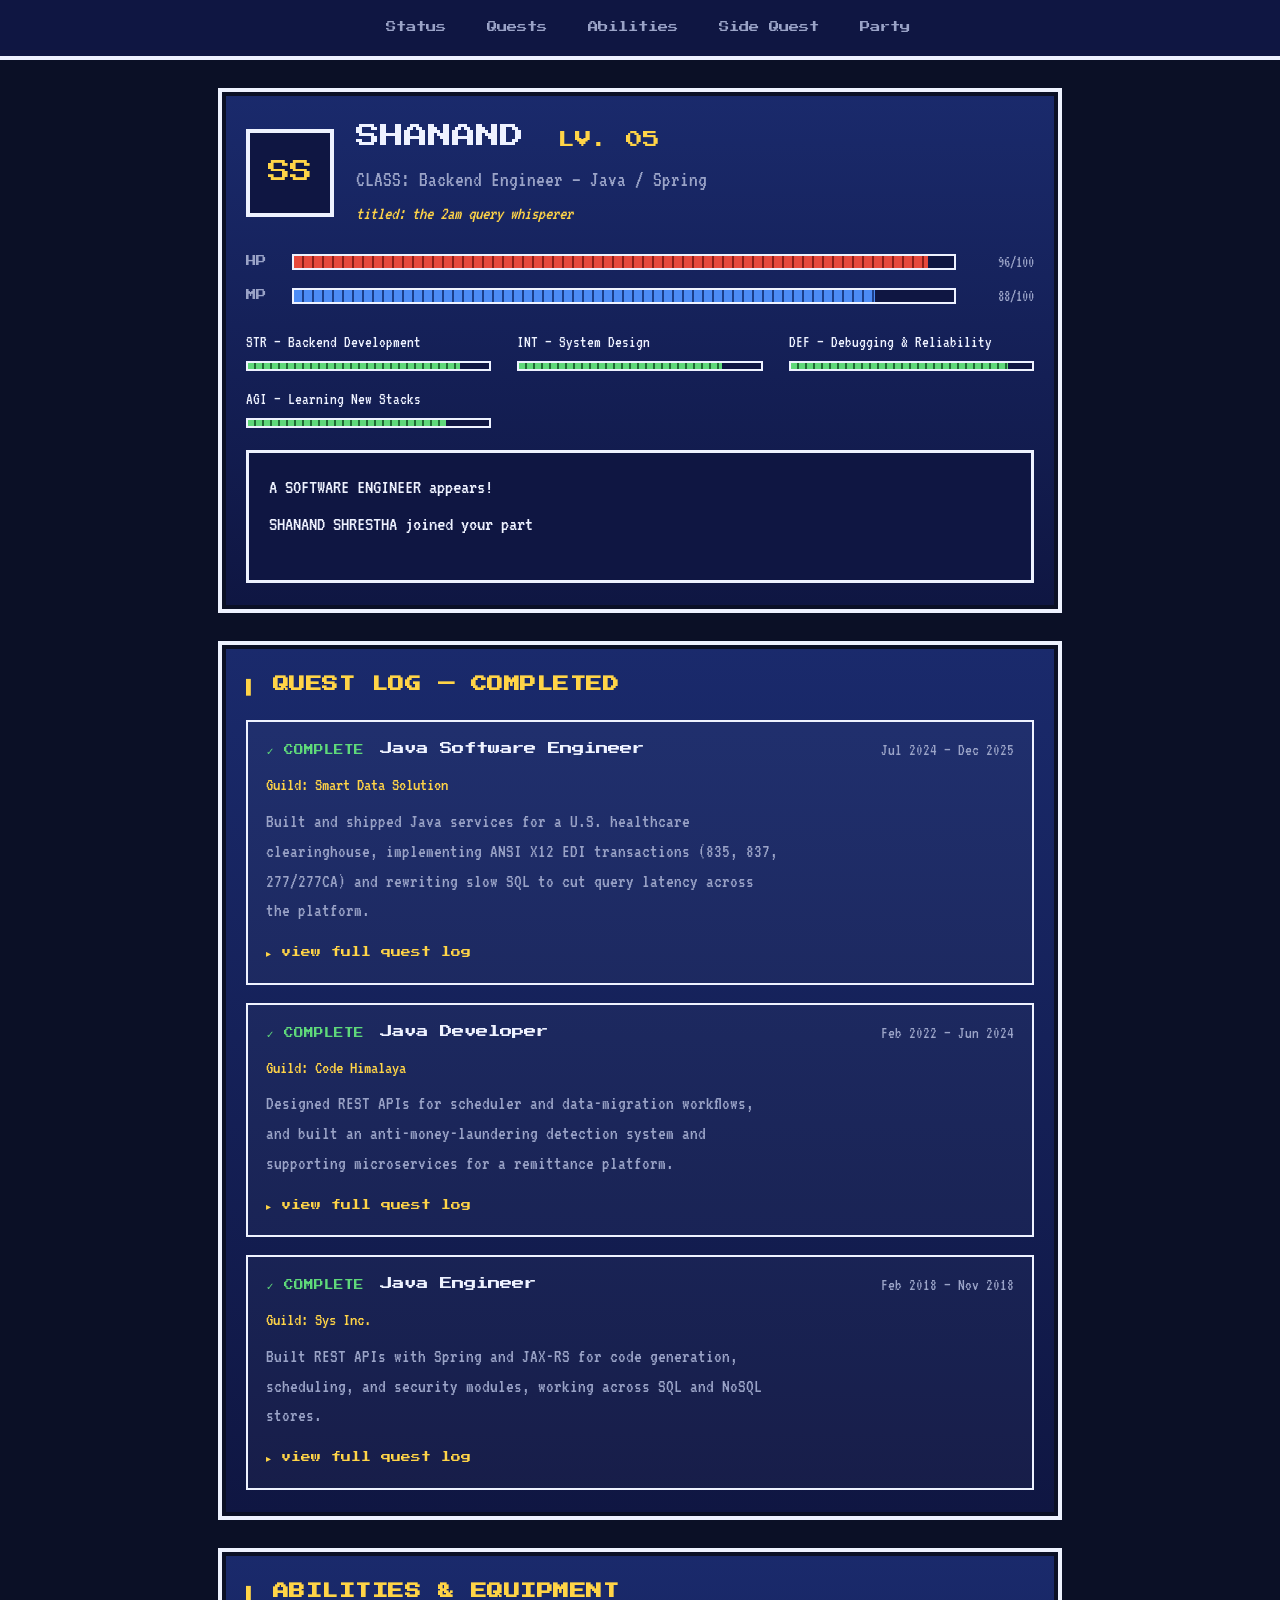
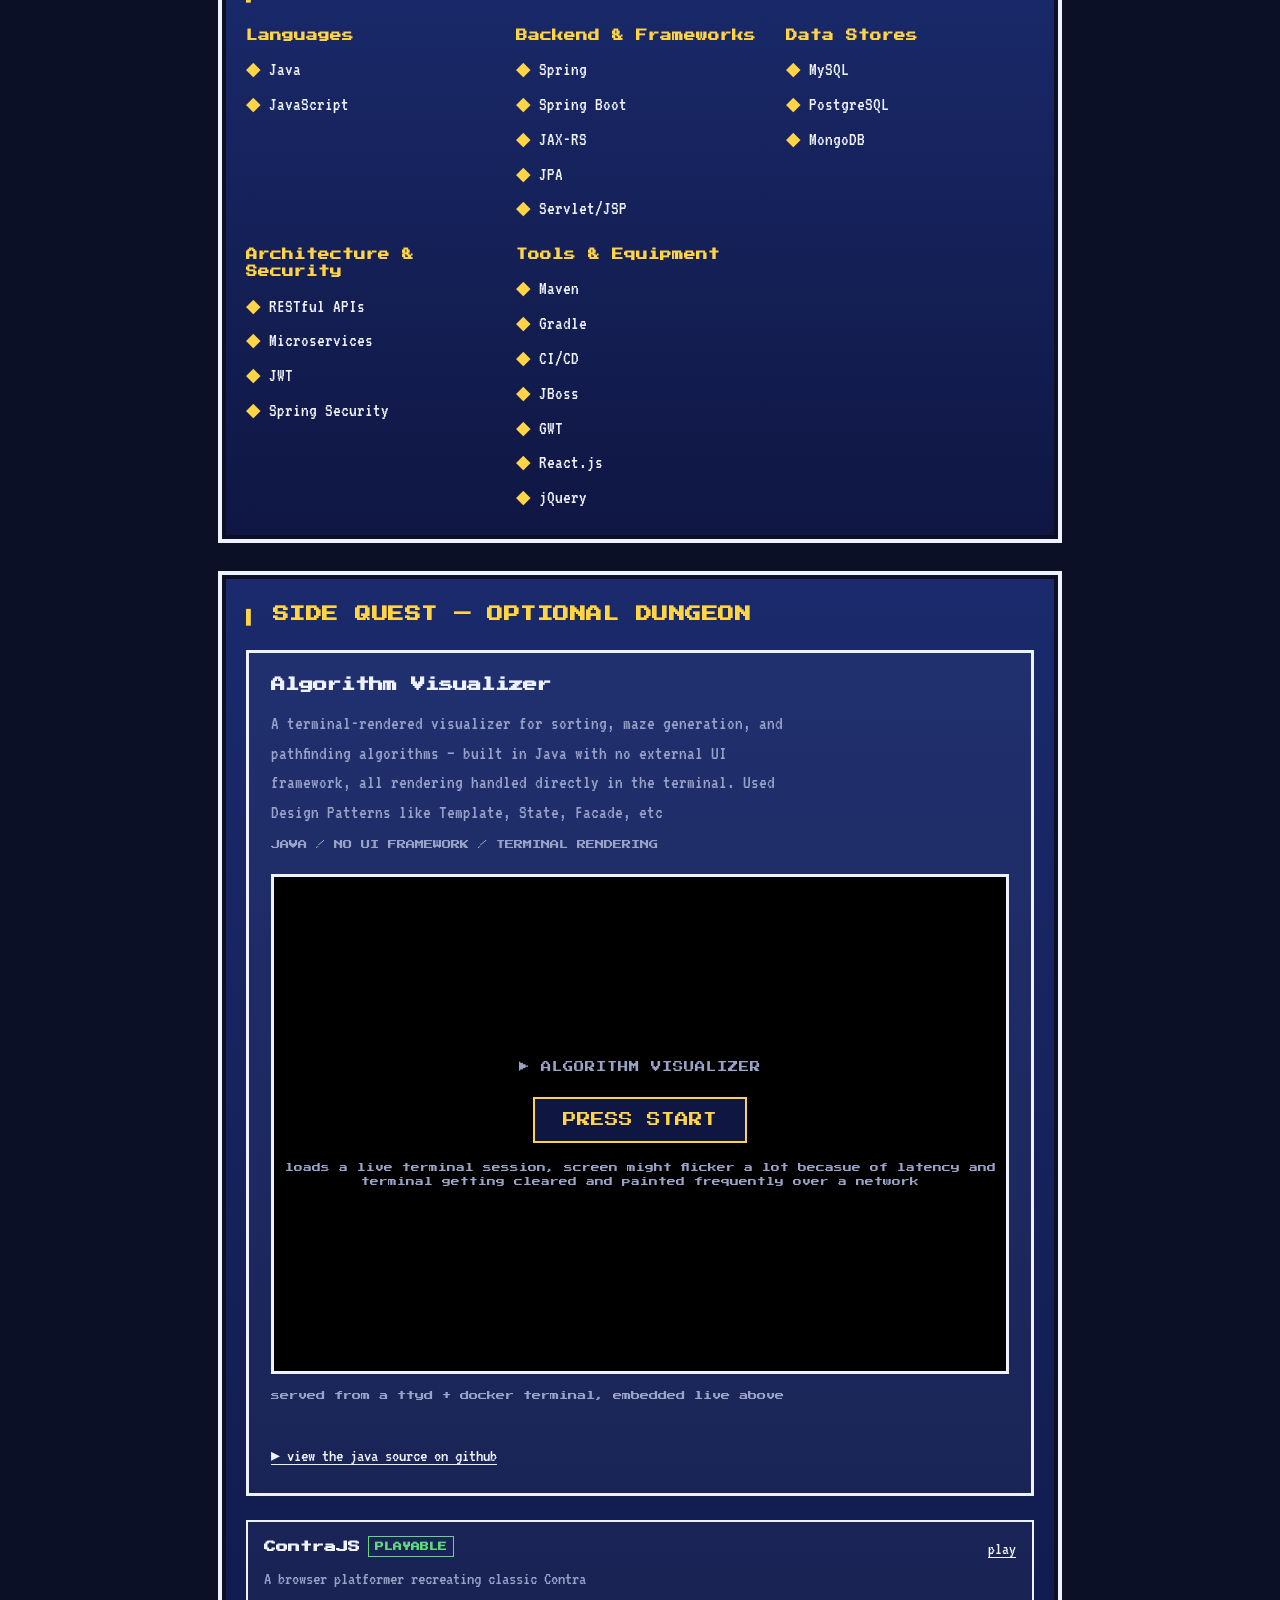
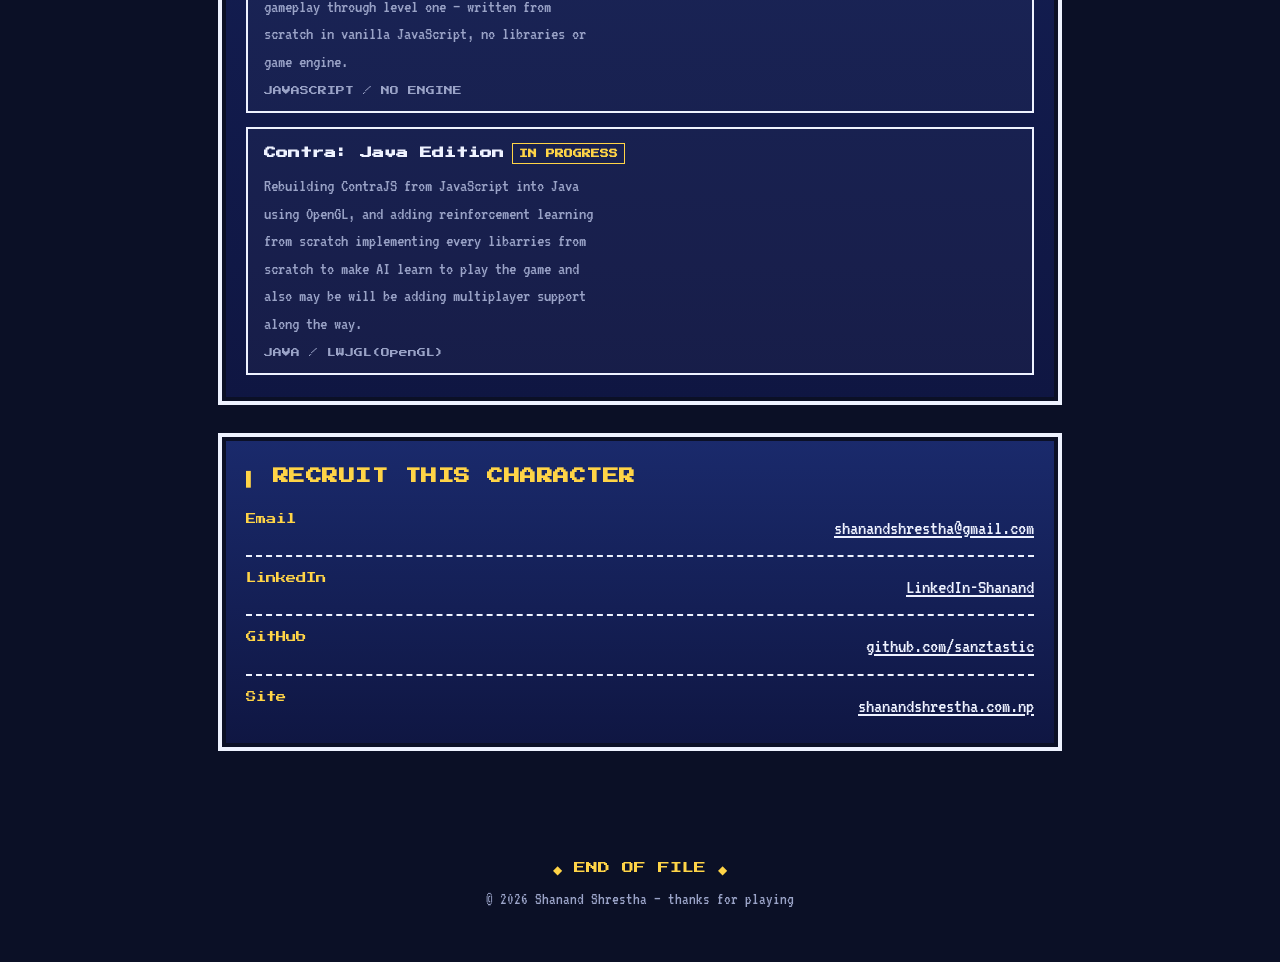
==== commit 69375fba: "Update index.html" ====
--- a/index.html
+++ b/index.html
@@ -469,7 +469,7 @@
     <h2 class="rpg-title">&#9612; RECRUIT THIS CHARACTER</h2>
     <ul class="recruit-list">
       <li><span class="recruit-label">Email</span><span class="recruit-value"><a href="mailto:shanandshrestha@gmail.com">shanandshrestha@gmail.com</a></span></li>
-      <li><span class="recruit-label">LinkedIn</span><span class="recruit-value"><a href="https://www.linkedin.com/in/shanand-shrestha-b71926156">+977 986 020 1254</a></span></li>
+      <li><span class="recruit-label">LinkedIn</span><span class="recruit-value"><a href="https://www.linkedin.com/in/shanand-shrestha-b71926156">LinkedIn-Shanand</a></span></li>
       <li><span class="recruit-label">GitHub</span><span class="recruit-value"><a href="https://github.com/sanztastic" target="_blank" rel="noopener">github.com/sanztastic</a></span></li>
       <li><span class="recruit-label">Site</span><span class="recruit-value"><a href="https://www.shanandshrestha.com.np" target="_blank" rel="noopener">shanandshrestha.com.np</a></span></li>
     </ul>
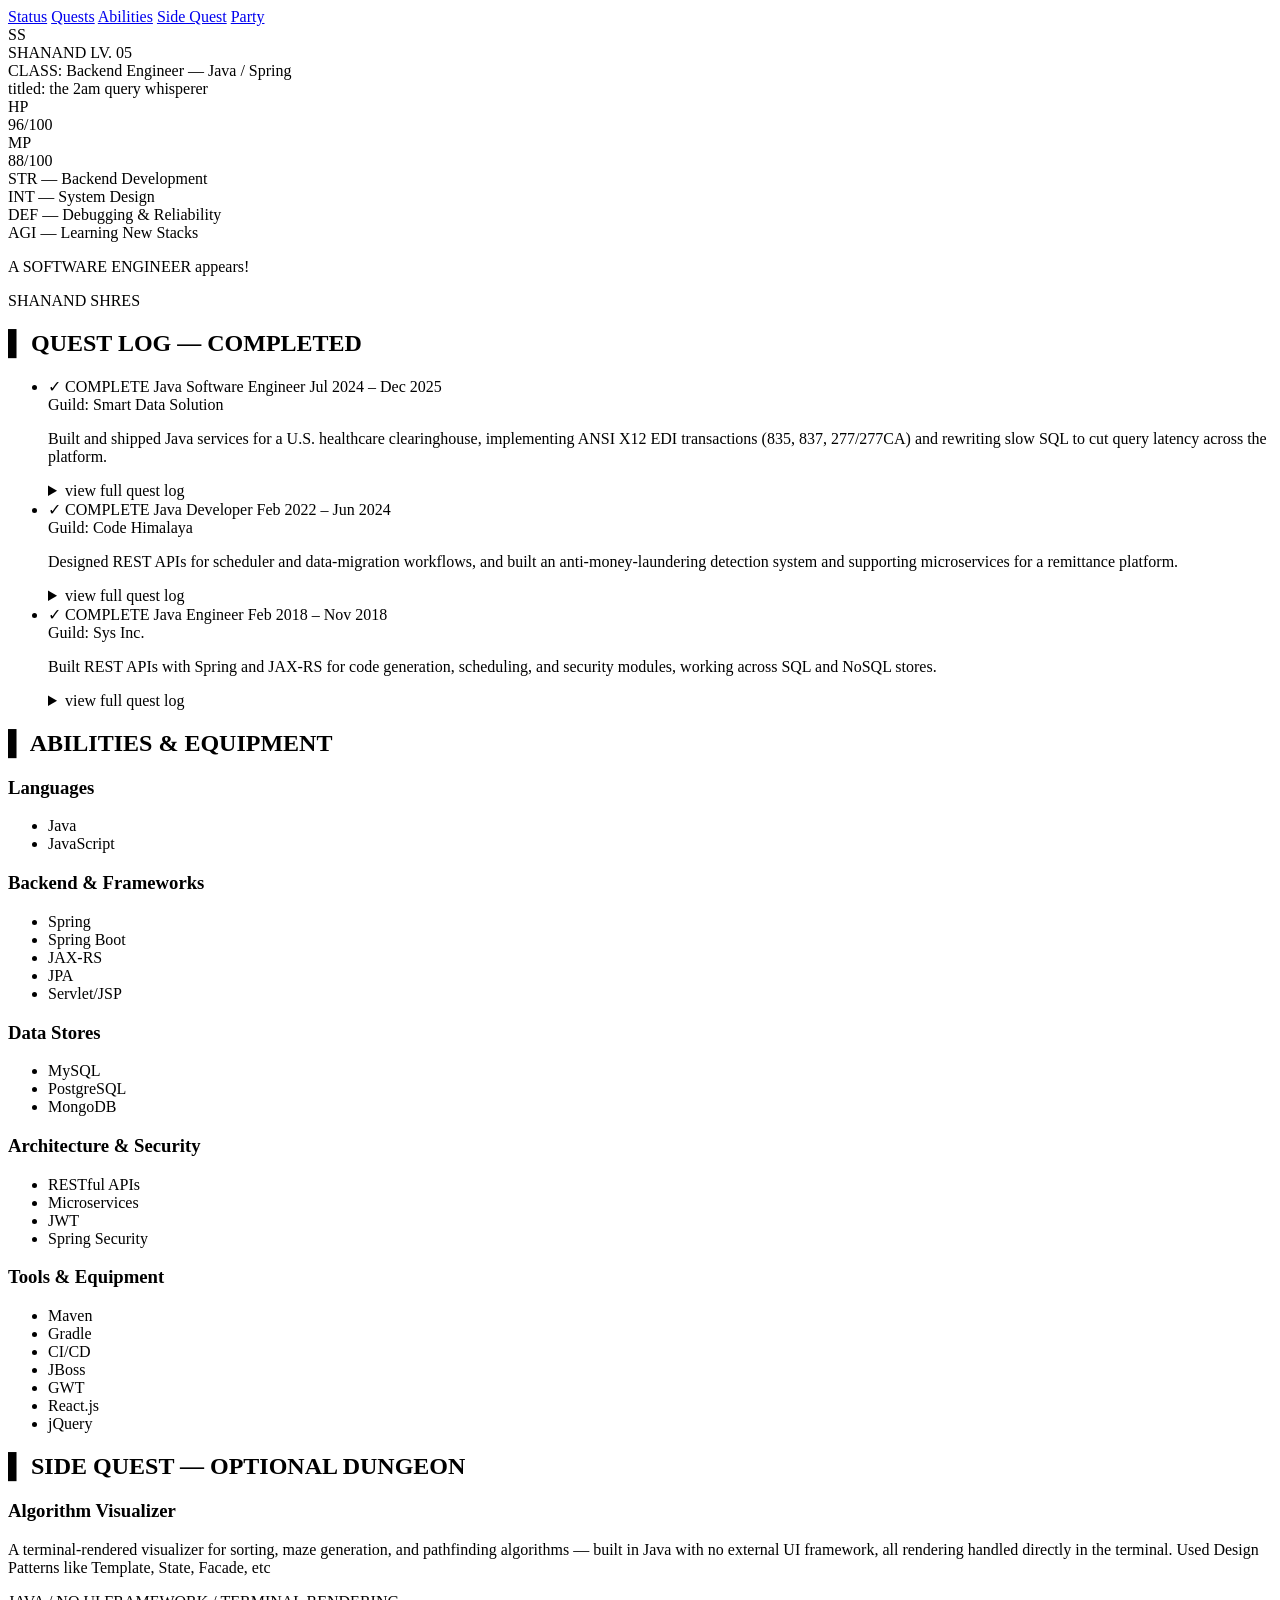
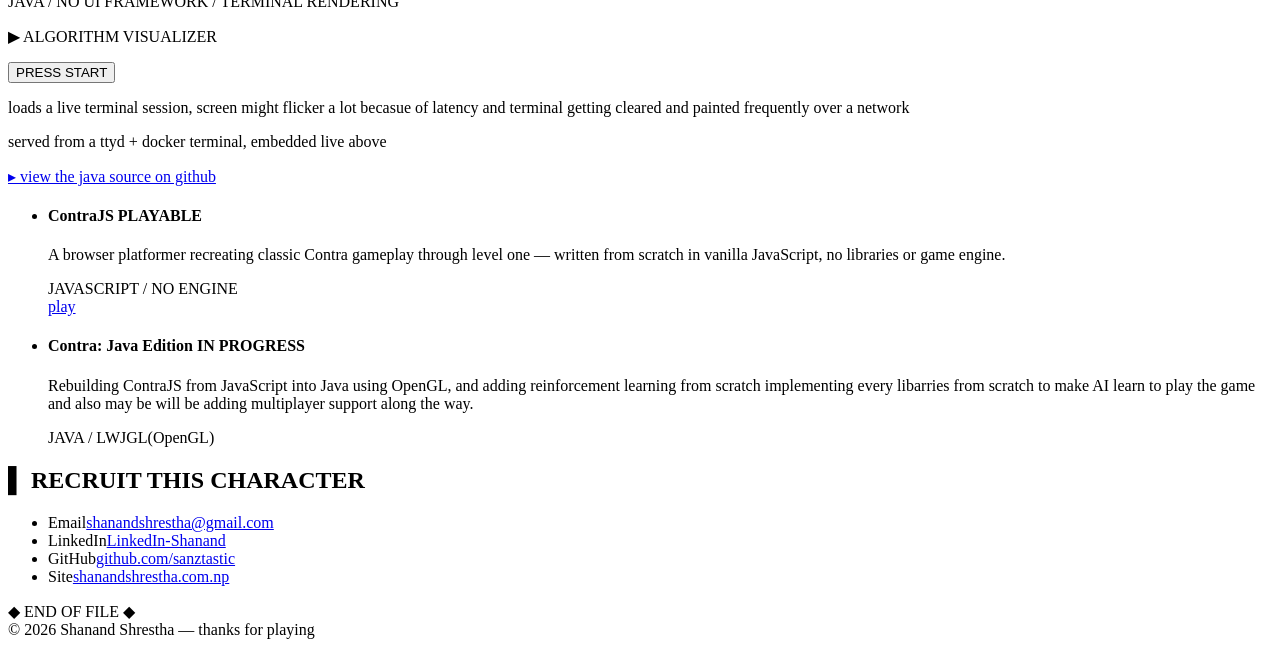
==== commit 35242540: "Remove inline styles and link external stylesheet Removed inline styles from index.html and linked t" ====
--- a/index.html
+++ b/index.html
@@ -8,284 +8,7 @@
 <link rel="preconnect" href="https://fonts.googleapis.com">
 <link rel="preconnect" href="https://fonts.gstatic.com" crossorigin>
 <link href="https://fonts.googleapis.com/css2?family=Press+Start+2P&family=VT323&display=swap" rel="stylesheet">
-<style>
-  :root{
-    --bg:#0b1026;
-    --box1:#1a2a6c;
-    --box2:#0f1642;
-    --panel:rgba(255,255,255,0.03);
-    --border:#eef2ff;
-    --gold:#ffd447;
-    --text:#eef2ff;
-    --text-dim:#9aa3c7;
-    --green:#5fd97a;
-    --green-dark:#1f6b34;
-    --hp:#e6483c;
-    --hp-dark:#8a1f18;
-    --mp:#4c8bf5;
-    --mp-dark:#1c3f8a;
-    --font-pixel:'Press Start 2P', monospace;
-    --font-term:'VT323', monospace;
-  }
-  *{ box-sizing:border-box; }
-  html{ scroll-behavior:smooth; }
-  body{
-    margin:0;
-    background:var(--bg);
-    color:var(--text);
-    font-family:var(--font-term);
-    font-size:19px;
-    line-height:1.5;
-  }
-  ::selection{ background:var(--gold); color:var(--bg); }
-  a{ color:inherit; }
-  *:focus-visible{ outline:2px solid var(--gold); outline-offset:3px; }
-
-  /* ---------- menu bar ---------- */
-  .menu-bar{
-    position:sticky;
-    top:0;
-    z-index:30;
-    background:var(--box2);
-    border-bottom:4px solid var(--border);
-    display:flex;
-    flex-wrap:wrap;
-    justify-content:center;
-    gap:8px 22px;
-    padding:14px 16px;
-  }
-  .menu-bar a{
-    font-family:var(--font-pixel);
-    font-size:0.65rem;
-    color:var(--text-dim);
-    text-decoration:none;
-    padding:6px 2px;
-    transition:color .15s ease;
-  }
-  .menu-bar a::before{ content:'\25B8\00a0'; opacity:0; transition:opacity .15s ease; }
-  .menu-bar a:hover, .menu-bar a:focus-visible{ color:var(--gold); }
-  .menu-bar a:hover::before, .menu-bar a:focus-visible::before{ opacity:1; }
-
-  main{ max-width:880px; margin:0 auto; padding:28px 18px 60px 18px; }
-
-  /* ---------- generic rpg box ---------- */
-  .rpg-box{
-    background:linear-gradient(180deg, var(--box1), var(--box2));
-    border:4px solid var(--border);
-    box-shadow: inset 0 0 0 4px var(--bg);
-    padding:26px 24px;
-    margin-bottom:28px;
-    scroll-margin-top:80px;
-  }
-  .rpg-title{
-    font-family:var(--font-pixel);
-    font-size:clamp(0.8rem, 2vw, 1rem);
-    color:var(--gold);
-    margin:0 0 22px 0;
-    letter-spacing:0.5px;
-    line-height:1.7;
-  }
-
-  /* ---------- hero / status ---------- */
-  .status-top{
-    display:flex;
-    gap:22px;
-    flex-wrap:wrap;
-    align-items:center;
-    margin-bottom:22px;
-  }
-  .portrait{
-    width:88px; height:88px;
-    flex-shrink:0;
-    background:var(--box2);
-    border:4px solid var(--border);
-    display:flex; align-items:center; justify-content:center;
-    font-family:var(--font-pixel);
-    font-size:1.4rem;
-    color:var(--gold);
-  }
-  .name-plate{ font-family:var(--font-pixel); font-size:clamp(1rem, 3vw, 1.5rem); }
-  .name-plate .lv{ color:var(--gold); font-size:0.7em; margin-left:10px; }
-  .class-line{ font-size:1.35rem; color:var(--text-dim); margin-top:10px; }
-  .flavor{ font-size:1.15rem; color:var(--gold); margin-top:4px; font-style:italic; }
-
-  .bars{ margin:22px 0; }
-  .bar-row{ display:flex; align-items:center; gap:12px; margin-bottom:10px; }
-  .bar-label{ font-family:var(--font-pixel); font-size:0.65rem; width:34px; color:var(--text-dim); flex-shrink:0; }
-  .bar{ flex:1; height:16px; background:var(--box2); border:2px solid var(--border); overflow:hidden; }
-  .bar-fill{ height:100%; }
-  .bar.hp .bar-fill{ background:repeating-linear-gradient(to right, var(--hp) 0 8px, var(--hp-dark) 8px 10px); }
-  .bar.mp .bar-fill{ background:repeating-linear-gradient(to right, var(--mp) 0 8px, var(--mp-dark) 8px 10px); }
-  .bar-num{ font-size:1rem; color:var(--text-dim); width:66px; text-align:right; flex-shrink:0; }
-
-  .stat-grid{
-    display:grid;
-    grid-template-columns:repeat(auto-fit, minmax(200px, 1fr));
-    gap:16px 26px;
-    margin-bottom:22px;
-  }
-  .stat-name{ display:block; margin-bottom:6px; font-size:1.05rem; color:var(--text); }
-  .stat-bar{ height:10px; background:var(--box2); border:2px solid var(--border); }
-  .stat-bar > div{ height:100%; background:repeating-linear-gradient(to right, var(--green) 0 6px, var(--green-dark) 6px 8px); }
-
-  .dialogue-box{
-    background:var(--box2);
-    border:3px solid var(--border);
-    padding:18px 20px;
-    font-size:1.3rem;
-    min-height:6.4em;
-  }
-  .dialogue-box .line{ margin:0 0 6px 0; }
-  .cursor{
-    display:inline-block;
-    color:var(--gold);
-    animation:blink 0.85s steps(1) infinite;
-  }
-  @keyframes blink{ 0%,49%{opacity:1;} 50%,100%{opacity:0;} }
-  @media (prefers-reduced-motion:reduce){ .cursor{ animation:none; } }
-
-  /* ---------- quests (experience) ---------- */
-  .quest-list{ list-style:none; margin:0; padding:0; display:flex; flex-direction:column; gap:18px; }
-  .quest{ border:2px solid var(--border); background:var(--panel); padding:16px 18px; }
-  .quest-head{ display:flex; flex-wrap:wrap; gap:8px 16px; align-items:baseline; margin-bottom:8px; }
-  .quest-status{ font-family:var(--font-pixel); font-size:0.6rem; color:var(--green); }
-  .quest-name{ font-family:var(--font-pixel); font-size:0.78rem; }
-  .quest-dates{ font-size:1.05rem; color:var(--text-dim); margin-left:auto; white-space:nowrap; }
-  .quest-giver{ font-size:1.15rem; color:var(--gold); margin-bottom:8px; }
-  .quest-desc{ font-size:1.2rem; line-height:1.55; color:var(--text-dim); max-width:64ch; margin:0; }
-  .quest details{ margin-top:12px; }
-  .quest summary{
-    cursor:pointer;
-    list-style:none;
-    display:inline-block;
-    font-family:var(--font-pixel);
-    font-size:0.62rem;
-    color:var(--gold);
-  }
-  .quest summary::-webkit-details-marker{ display:none; }
-  .quest summary::before{ content:'\25B8\00a0'; }
-  .quest details[open] summary::before{ content:'\25BE\00a0'; }
-  .quest-bullets{ list-style:none; margin:14px 0 0 0; padding:0; display:flex; flex-direction:column; gap:10px; }
-  .quest-bullets li{
-    font-size:1.15rem;
-    line-height:1.5;
-    color:var(--text-dim);
-    padding-left:20px;
-    position:relative;
-  }
-  .quest-bullets li::before{
-    content:'\25C6';
-    color:var(--gold);
-    position:absolute;
-    left:0;
-    top:1px;
-    font-size:0.8rem;
-  }
-
-  /* ---------- abilities ---------- */
-  .ability-groups{ display:grid; grid-template-columns:repeat(auto-fit, minmax(220px,1fr)); gap:22px; }
-  .ability-group h3{ font-family:var(--font-pixel); font-size:0.72rem; color:var(--gold); margin:0 0 12px 0; }
-  .ability-group ul{ list-style:none; margin:0; padding:0; display:flex; flex-direction:column; gap:6px; }
-  .ability-group li{ font-size:1.2rem; }
-  .ability-group li::before{ content:'\25C6\00a0'; color:var(--gold); }
-
-  /* ---------- side quest / dungeon (featured demo) ---------- */
-  .dungeon-card{ border:3px solid var(--border); background:var(--panel); padding:22px; margin-bottom:24px; }
-  .dungeon-card h3{
-    font-family:var(--font-pixel);
-    font-size:0.9rem;
-    display:flex; align-items:center; gap:10px; flex-wrap:wrap;
-    margin:0 0 12px 0;
-  }
-  .tag-playable{ font-family:var(--font-pixel); font-size:0.55rem; color:var(--green); border:1px solid var(--green); padding:3px 6px; }
-  .tag-progress{ font-family:var(--font-pixel); font-size:0.55rem; color:var(--gold); border:1px solid var(--gold); padding:3px 6px; }
-  .dungeon-card .desc{ font-size:1.2rem; line-height:1.55; color:var(--text-dim); max-width:64ch; margin:0 0 8px 0; }
-  .dungeon-card .meta{ font-family:var(--font-pixel); font-size:0.58rem; color:var(--text-dim); margin-bottom:20px; line-height:1.8; }
-
-  .terminal-frame{
-    width:100%;
-    height:500px;
-    border:3px solid var(--border);
-    background:#000;
-    margin-bottom:14px;
-    overflow:hidden;
-  }
-  .terminal-frame iframe{
-    width:100%;
-    height:100%;
-    border:none;
-    display:block;
-  }
-  .terminal-start{
-    width:100%;
-    height:100%;
-    display:flex;
-    align-items:center;
-    justify-content:center;
-  }
-  .terminal-start-inner{ text-align:center; }
-  .terminal-start-title{
-    font-family:var(--font-pixel);
-    font-size:0.65rem;
-    color:var(--text-dim);
-    letter-spacing:1px;
-    margin:0 0 22px 0;
-  }
-  .terminal-start-btn{
-    background:var(--box2);
-    border:2px solid var(--gold);
-    color:var(--gold);
-    font-family:var(--font-pixel);
-    font-size:0.85rem;
-    padding:14px 28px;
-    cursor:pointer;
-    animation: blink 1.4s steps(1) infinite;
-  }
-  .terminal-start-btn:hover, .terminal-start-btn:focus-visible{
-    background:var(--gold);
-    color:var(--bg);
-    animation:none;
-  }
-  .terminal-start-hint{
-    font-family:var(--font-pixel);
-    font-size:0.55rem;
-    color:var(--text-dim);
-    margin:18px 0 0 0;
-  }
-  @media (prefers-reduced-motion:reduce){ .terminal-start-btn{ animation:none; } }
-
-  .src-link{ display:inline-block; margin-top:18px; font-size:1.15rem; text-decoration:underline; text-underline-offset:3px; }
-  .src-link:hover{ color:var(--gold); }
-
-  .other-quests{ list-style:none; margin:0; padding:0; display:flex; flex-direction:column; gap:14px; }
-  .other-quests li{
-    border:2px solid var(--border); background:var(--panel); padding:14px 16px;
-    display:flex; justify-content:space-between; gap:16px; flex-wrap:wrap; align-items:flex-start;
-  }
-  .other-quests h4{ font-family:var(--font-pixel); font-size:0.75rem; margin:0 0 8px 0; display:flex; gap:8px; align-items:center; flex-wrap:wrap; }
-  .other-quests p{ margin:0 0 8px 0; color:var(--text-dim); font-size:1.15rem; max-width:48ch; }
-  .other-quests .tags{ font-family:var(--font-pixel); font-size:0.55rem; color:var(--text-dim); }
-  .other-quests a{ font-size:1.1rem; text-decoration:underline; text-underline-offset:3px; white-space:nowrap; }
-  .other-quests a:hover{ color:var(--gold); }
-
-  /* ---------- recruit / contact ---------- */
-  .recruit-list{ list-style:none; margin:0; padding:0; display:flex; flex-direction:column; gap:14px; }
-  .recruit-list li{
-    display:flex; justify-content:space-between; gap:16px; flex-wrap:wrap;
-    border-bottom:2px dashed var(--border); padding-bottom:12px;
-  }
-  .recruit-list li:last-child{ border-bottom:none; padding-bottom:0; }
-  .recruit-label{ font-family:var(--font-pixel); font-size:0.65rem; color:var(--gold); }
-  .recruit-value{ font-size:1.3rem; }
-  .recruit-value a:hover{ color:var(--gold); text-decoration:underline; }
-
-  footer{
-    text-align:center;
-    padding:20px 18px 50px 18px;
-  }
-  footer .end-mark{ font-family:var(--font-pixel); font-size:0.75rem; color:var(--gold); margin-bottom:10px; }
-  footer .credit{ font-size:1.05rem; color:var(--text-dim); }
-</style>
+<link rel="stylesheet" href="style.css">
 </head>
 <body>
 
--- a/style.css
+++ b/style.css
@@ -0,0 +1,99 @@
+/* *{
+    padding: 0;
+    margin: 0;
+}
+html{
+    font-family: 'Segoe UI', Tahoma, Geneva, Verdana, sans-serif;
+}
+
+::-webkit-scrollbar {
+  width: 10px;
+}
+
+::-webkit-scrollbar-track {
+  background: #f1f1f1; 
+}
+ 
+::-webkit-scrollbar-thumb {
+  background: #888; 
+}
+
+::-webkit-scrollbar-thumb:hover {
+  background: #555; 
+}
+.main{
+    padding: 20px;
+    display: flex;
+    flex-flow: row wrap;
+    justify-content: space-evenly;
+}
+.profile{
+    width: 30%;
+    display: flex;
+    flex-flow: column nowrap;
+    justify-content: center;
+    align-items: center;
+    height: 90vh;
+}
+.profile-pic{
+    height: 300px;
+    width: 300px;
+    border-radius: 50%;
+    margin-bottom: 20px;
+}
+.profile-info{
+    display: flex;
+    flex-flow: column nowrap;
+    justify-content: center;
+    align-items: center;
+    color: rgb(44, 42, 42);
+}
+.assignment-table{
+    width: 70%;
+    display: flex;
+    justify-content: center;
+    align-items: center;
+}
+.styled-table{
+    display: block;
+    border-collapse: collapse;
+    margin: 25px 0;
+    font-size: 1.2em;
+    min-width: 100%;
+    max-height: 80vh;
+    box-shadow: 0 0 20px rgba(0, 0, 0, 0.15);
+    text-align: center;
+    overflow-y: auto;
+}
+.styled-table thead tr {
+    background-color: rgb(44, 42, 42);;
+    color: #ffffff;
+}
+.styled-table th,
+.styled-table td {
+    padding: 12px 15px;
+}
+
+.styled-table tbody tr {
+    border-bottom: 1px solid #dddddd;
+}
+
+.styled-table tbody tr:nth-of-type(even) {
+    background-color: #e9e9e9;
+}
+
+.styled-table tbody tr:last-of-type {
+    border-bottom: 2px solid rgb(44, 42, 42);;
+}
+
+@media screen and (max-width: 1000px){
+    .main{
+        flex-direction: column;
+        justify-content: center;
+        align-items: center;
+    }
+    .name,.roll{
+        font-size: 1.8em;
+    }
+}
+   */
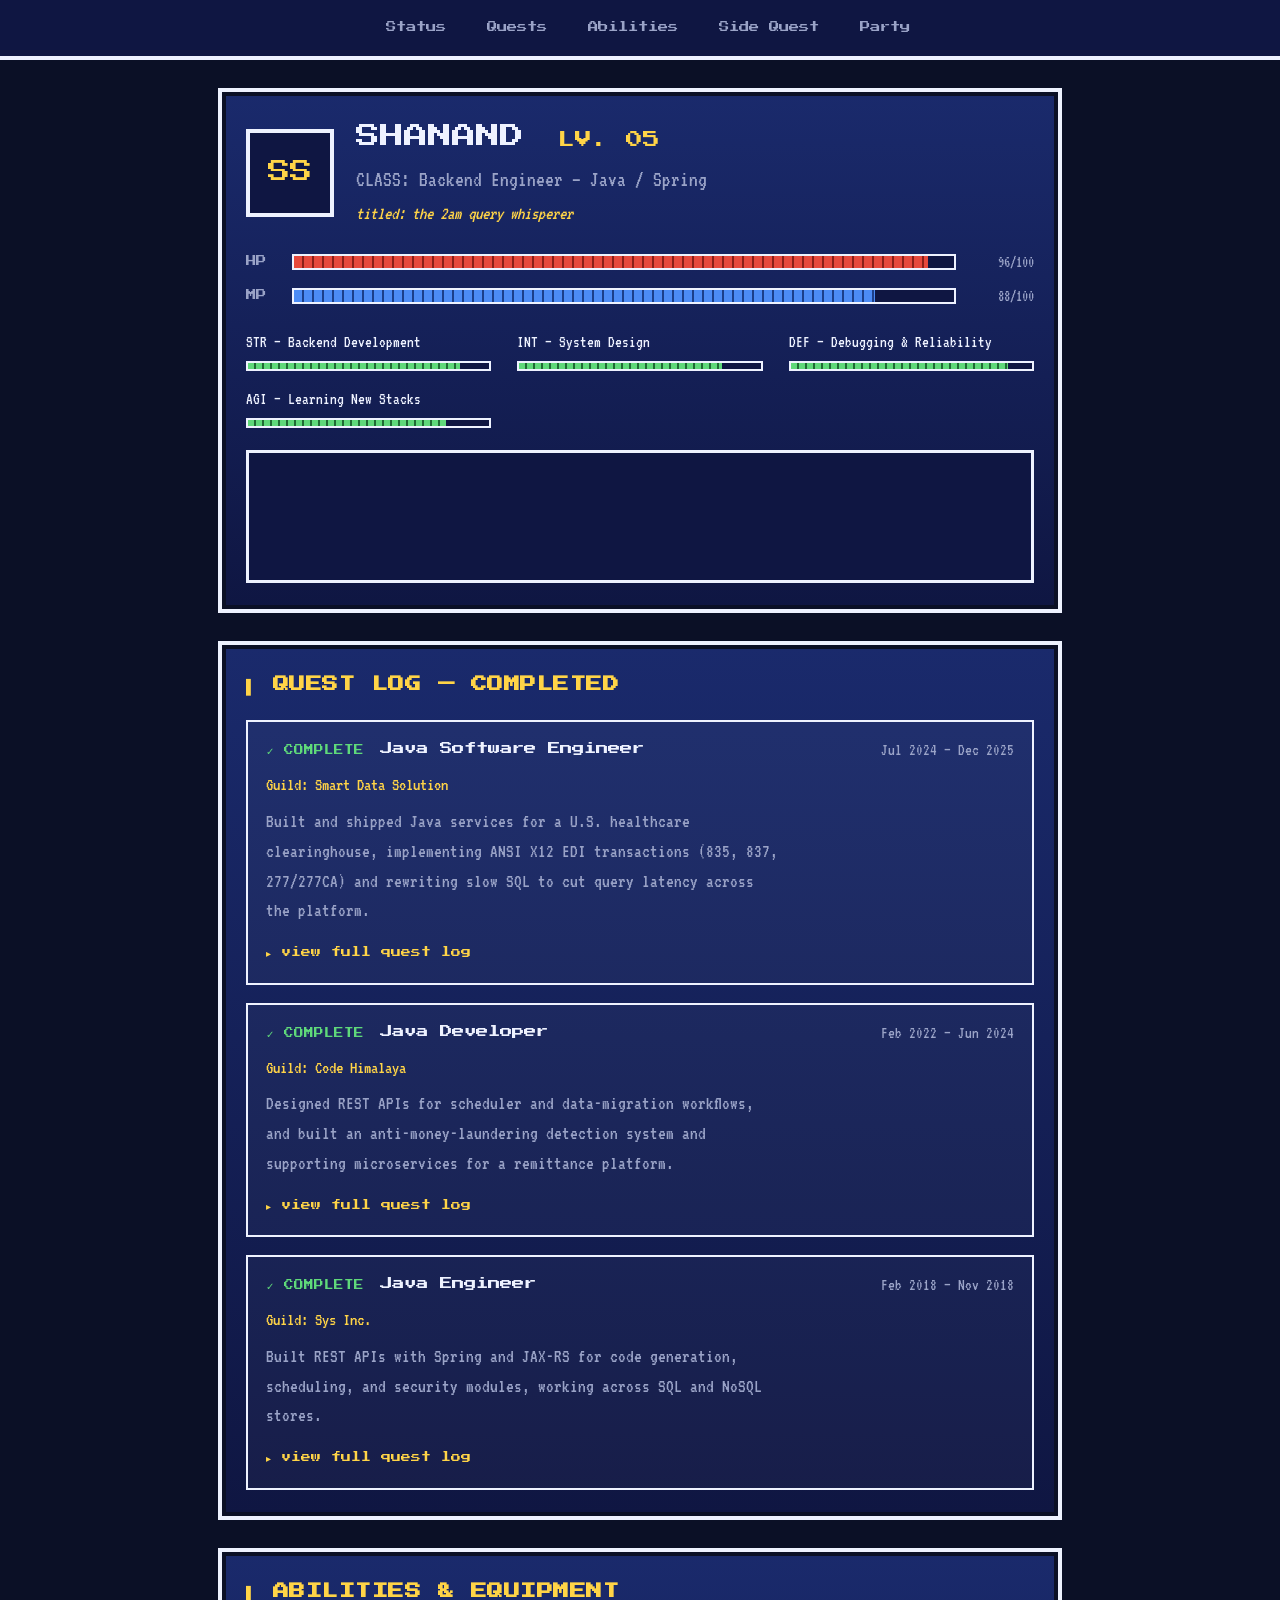
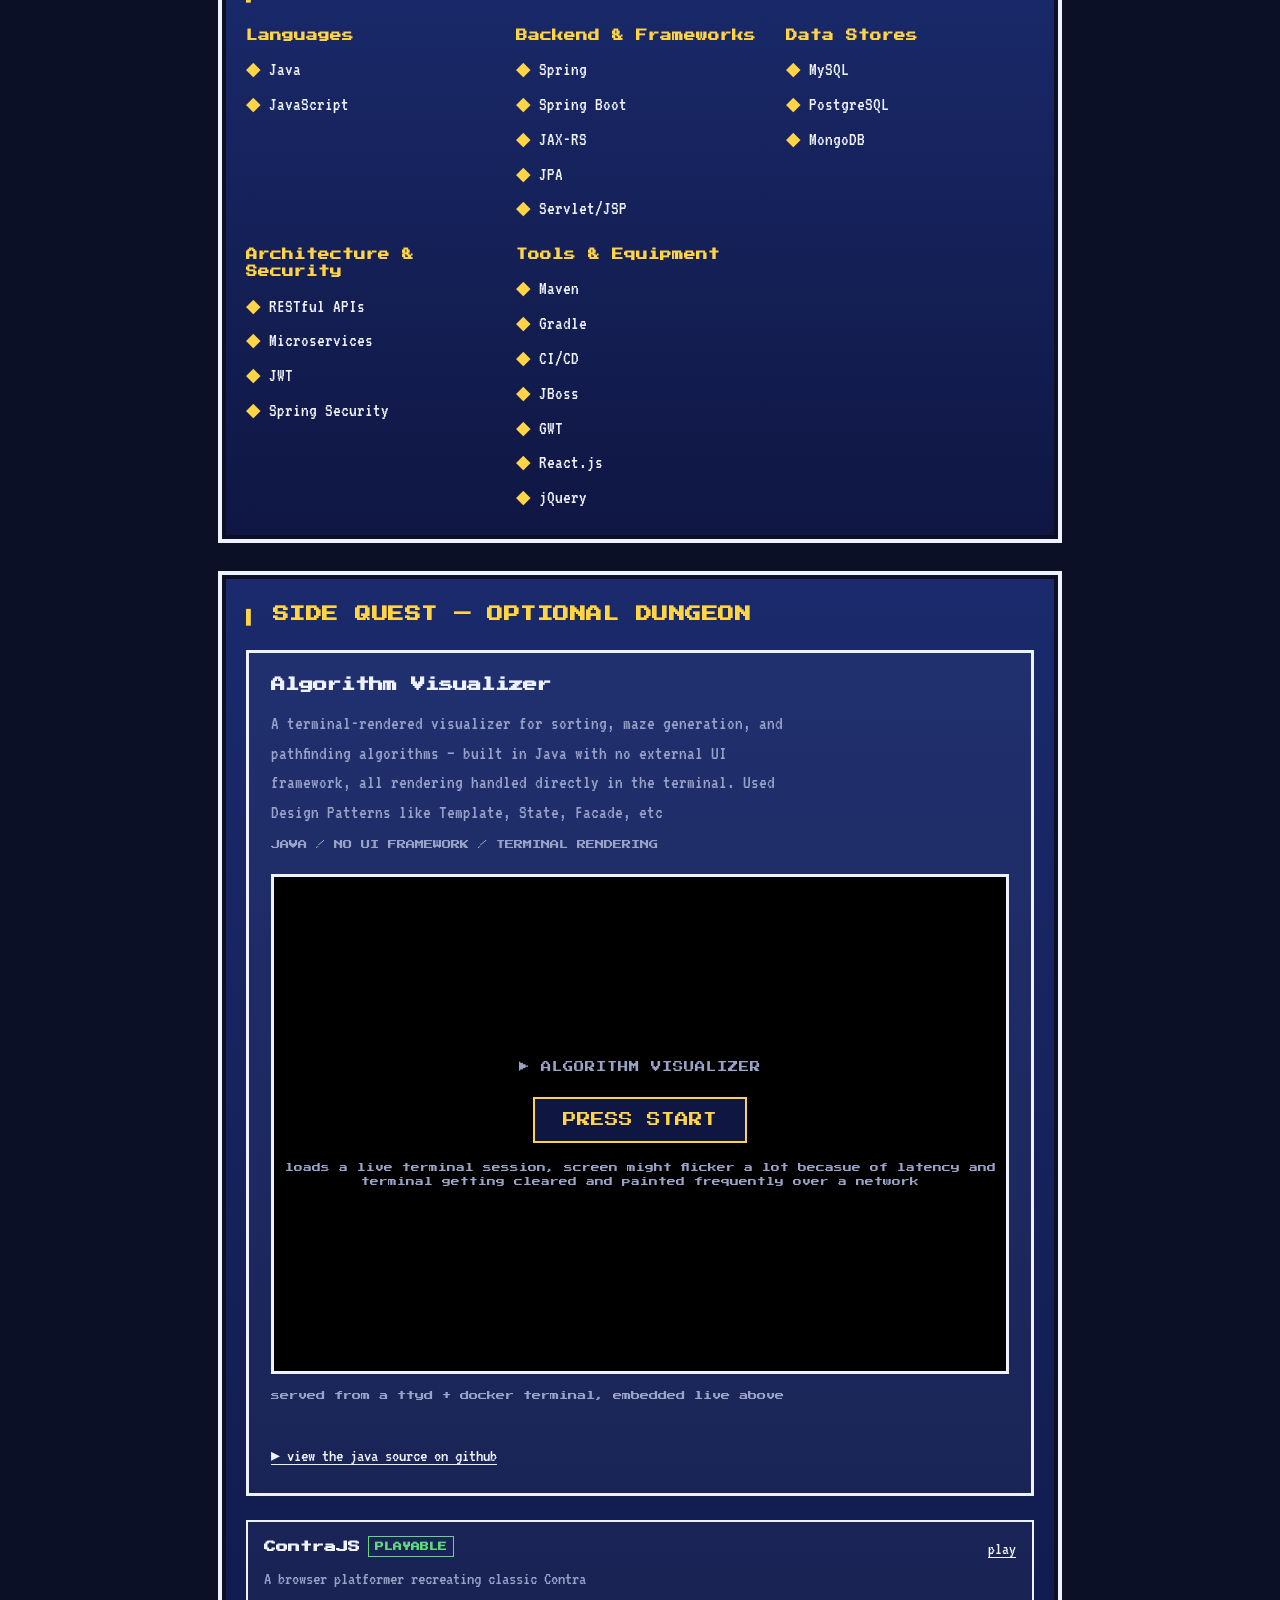
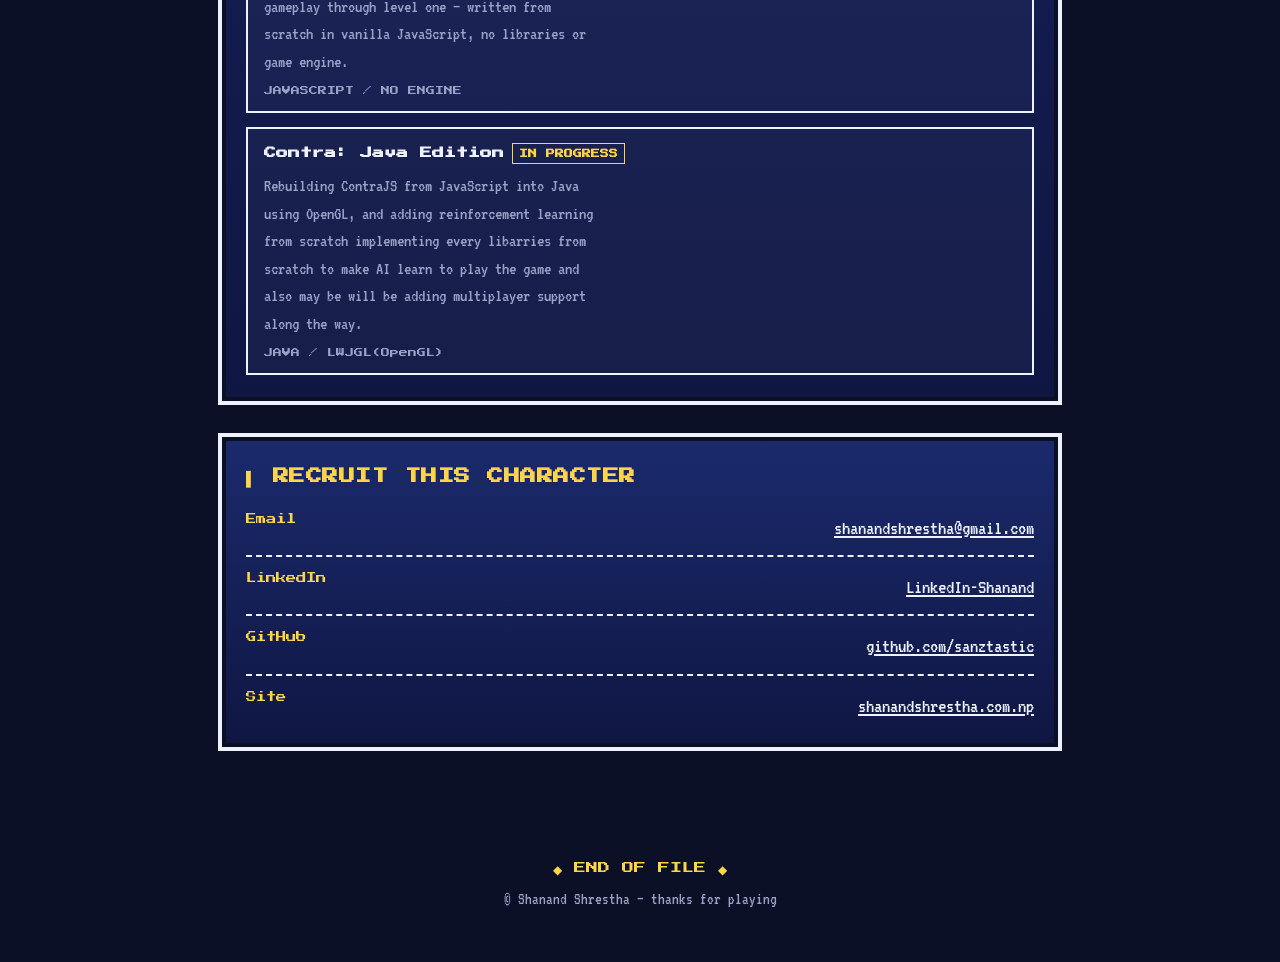
==== commit 7ebc5363: "Remove terminal and intro script from index.html Removed inline script for terminal and intro dialog" ====
--- a/index.html
+++ b/index.html
@@ -9,6 +9,7 @@
 <link rel="preconnect" href="https://fonts.gstatic.com" crossorigin>
 <link href="https://fonts.googleapis.com/css2?family=Press+Start+2P&family=VT323&display=swap" rel="stylesheet">
 <link rel="stylesheet" href="style.css">
+<script src="script.js" defer></script>
 </head>
 <body>
 
@@ -204,87 +205,5 @@
   <div class="end-mark">&#9670; END OF FILE &#9670;</div>
   <div class="credit">© <span id="year"></span> Shanand Shrestha — thanks for playing</div>
 </footer>
-
-<script>
-(function(){
-  "use strict";
-  var reduceMotion = window.matchMedia && window.matchMedia('(prefers-reduced-motion: reduce)').matches;
-  document.getElementById('year').textContent = new Date().getFullYear();
-
-  /* =========================================================
-     TERMINAL — lazy-mount the ttyd iframe only once the player
-     presses start, so the terminal connection never opens until
-     someone actually asks for it.
-     ========================================================= */
-  var REAL_TERMINAL_URL = 'https://terminal-algorithm-visualizer.onrender.com/'; // EDIT: your ttyd/docker terminal URL
-  var terminalStartBtn = document.getElementById('terminalStartBtn');
-  if (terminalStartBtn){
-    terminalStartBtn.addEventListener('click', function(){
-      var frame = document.getElementById('terminalFrame');
-      var iframe = document.createElement('iframe');
-      iframe.src = REAL_TERMINAL_URL;
-      iframe.title = 'Algorithm Visualizer — live terminal';
-      iframe.loading = 'lazy';
-      frame.innerHTML = '';
-      frame.appendChild(iframe);
-    });
-  }
-
-  /* =========================================================
-     INTRO DIALOGUE (typed, RPG text-box style)
-     ========================================================= */
-  var introBox = document.getElementById('introBox');
-  var introLines = [
-    'A SOFTWARE ENGINEER appears!',
-    'SHANAND SHRESTHA joined your party!',
-    'Backend engineer, 4+ years in Java and Spring. Ships production systems for healthcare EDI, fintech AML, and enterprise CRM.'
-  ];
-
-  function renderStaticIntro(){
-    introBox.innerHTML = '';
-    introLines.forEach(function(text){
-      var p = document.createElement('p');
-      p.className = 'line';
-      p.textContent = text;
-      introBox.appendChild(p);
-    });
-    var cur = document.createElement('span');
-    cur.className = 'cursor';
-    cur.textContent = '\u25BC';
-    introBox.appendChild(cur);
-  }
-
-  function typeIntro(){
-    var idx = 0;
-    function nextLine(){
-      if (idx >= introLines.length){
-        var cur = document.createElement('span');
-        cur.className = 'cursor';
-        cur.textContent = '\u25BC';
-        introBox.appendChild(cur);
-        return;
-      }
-      var text = introLines[idx];
-      var p = document.createElement('p');
-      p.className = 'line';
-      introBox.appendChild(p);
-      var i = 0;
-      var iv = setInterval(function(){
-        p.textContent = text.slice(0, i + 1);
-        i++;
-        if (i >= text.length){
-          clearInterval(iv);
-          idx++;
-          setTimeout(nextLine, 380);
-        }
-      }, 22);
-    }
-    nextLine();
-  }
-
-  if (reduceMotion){ renderStaticIntro(); } else { typeIntro(); }
-
-})();
-</script>
 </body>
 </html>
--- a/style.css
+++ b/style.css
@@ -1,99 +1,276 @@
-/* *{
-    padding: 0;
-    margin: 0;
-}
-html{
-    font-family: 'Segoe UI', Tahoma, Geneva, Verdana, sans-serif;
-}
-
-::-webkit-scrollbar {
-  width: 10px;
-}
-
-::-webkit-scrollbar-track {
-  background: #f1f1f1; 
-}
- 
-::-webkit-scrollbar-thumb {
-  background: #888; 
-}
-
-::-webkit-scrollbar-thumb:hover {
-  background: #555; 
-}
-.main{
-    padding: 20px;
-    display: flex;
-    flex-flow: row wrap;
-    justify-content: space-evenly;
-}
-.profile{
-    width: 30%;
-    display: flex;
-    flex-flow: column nowrap;
-    justify-content: center;
-    align-items: center;
-    height: 90vh;
-}
-.profile-pic{
-    height: 300px;
-    width: 300px;
-    border-radius: 50%;
-    margin-bottom: 20px;
-}
-.profile-info{
-    display: flex;
-    flex-flow: column nowrap;
-    justify-content: center;
-    align-items: center;
-    color: rgb(44, 42, 42);
-}
-.assignment-table{
-    width: 70%;
-    display: flex;
-    justify-content: center;
-    align-items: center;
-}
-.styled-table{
-    display: block;
-    border-collapse: collapse;
-    margin: 25px 0;
-    font-size: 1.2em;
-    min-width: 100%;
-    max-height: 80vh;
-    box-shadow: 0 0 20px rgba(0, 0, 0, 0.15);
-    text-align: center;
-    overflow-y: auto;
-}
-.styled-table thead tr {
-    background-color: rgb(44, 42, 42);;
-    color: #ffffff;
-}
-.styled-table th,
-.styled-table td {
-    padding: 12px 15px;
-}
-
-.styled-table tbody tr {
-    border-bottom: 1px solid #dddddd;
-}
-
-.styled-table tbody tr:nth-of-type(even) {
-    background-color: #e9e9e9;
-}
-
-.styled-table tbody tr:last-of-type {
-    border-bottom: 2px solid rgb(44, 42, 42);;
-}
-
-@media screen and (max-width: 1000px){
-    .main{
-        flex-direction: column;
-        justify-content: center;
-        align-items: center;
-    }
-    .name,.roll{
-        font-size: 1.8em;
-    }
-}
-   */
+:root{
+    --bg:#0b1026;
+    --box1:#1a2a6c;
+    --box2:#0f1642;
+    --panel:rgba(255,255,255,0.03);
+    --border:#eef2ff;
+    --gold:#ffd447;
+    --text:#eef2ff;
+    --text-dim:#9aa3c7;
+    --green:#5fd97a;
+    --green-dark:#1f6b34;
+    --hp:#e6483c;
+    --hp-dark:#8a1f18;
+    --mp:#4c8bf5;
+    --mp-dark:#1c3f8a;
+    --font-pixel:'Press Start 2P', monospace;
+    --font-term:'VT323', monospace;
+  }
+  *{ box-sizing:border-box; }
+  html{ scroll-behavior:smooth; }
+  body{
+    margin:0;
+    background:var(--bg);
+    color:var(--text);
+    font-family:var(--font-term);
+    font-size:19px;
+    line-height:1.5;
+  }
+  ::selection{ background:var(--gold); color:var(--bg); }
+  a{ color:inherit; }
+  *:focus-visible{ outline:2px solid var(--gold); outline-offset:3px; }
+
+  /* ---------- menu bar ---------- */
+  .menu-bar{
+    position:sticky;
+    top:0;
+    z-index:30;
+    background:var(--box2);
+    border-bottom:4px solid var(--border);
+    display:flex;
+    flex-wrap:wrap;
+    justify-content:center;
+    gap:8px 22px;
+    padding:14px 16px;
+  }
+  .menu-bar a{
+    font-family:var(--font-pixel);
+    font-size:0.65rem;
+    color:var(--text-dim);
+    text-decoration:none;
+    padding:6px 2px;
+    transition:color .15s ease;
+  }
+  .menu-bar a::before{ content:'\25B8\00a0'; opacity:0; transition:opacity .15s ease; }
+  .menu-bar a:hover, .menu-bar a:focus-visible{ color:var(--gold); }
+  .menu-bar a:hover::before, .menu-bar a:focus-visible::before{ opacity:1; }
+
+  main{ max-width:880px; margin:0 auto; padding:28px 18px 60px 18px; }
+
+  /* ---------- generic rpg box ---------- */
+  .rpg-box{
+    background:linear-gradient(180deg, var(--box1), var(--box2));
+    border:4px solid var(--border);
+    box-shadow: inset 0 0 0 4px var(--bg);
+    padding:26px 24px;
+    margin-bottom:28px;
+    scroll-margin-top:80px;
+  }
+  .rpg-title{
+    font-family:var(--font-pixel);
+    font-size:clamp(0.8rem, 2vw, 1rem);
+    color:var(--gold);
+    margin:0 0 22px 0;
+    letter-spacing:0.5px;
+    line-height:1.7;
+  }
+
+  /* ---------- hero / status ---------- */
+  .status-top{
+    display:flex;
+    gap:22px;
+    flex-wrap:wrap;
+    align-items:center;
+    margin-bottom:22px;
+  }
+  .portrait{
+    width:88px; height:88px;
+    flex-shrink:0;
+    background:var(--box2);
+    border:4px solid var(--border);
+    display:flex; align-items:center; justify-content:center;
+    font-family:var(--font-pixel);
+    font-size:1.4rem;
+    color:var(--gold);
+  }
+  .name-plate{ font-family:var(--font-pixel); font-size:clamp(1rem, 3vw, 1.5rem); }
+  .name-plate .lv{ color:var(--gold); font-size:0.7em; margin-left:10px; }
+  .class-line{ font-size:1.35rem; color:var(--text-dim); margin-top:10px; }
+  .flavor{ font-size:1.15rem; color:var(--gold); margin-top:4px; font-style:italic; }
+
+  .bars{ margin:22px 0; }
+  .bar-row{ display:flex; align-items:center; gap:12px; margin-bottom:10px; }
+  .bar-label{ font-family:var(--font-pixel); font-size:0.65rem; width:34px; color:var(--text-dim); flex-shrink:0; }
+  .bar{ flex:1; height:16px; background:var(--box2); border:2px solid var(--border); overflow:hidden; }
+  .bar-fill{ height:100%; }
+  .bar.hp .bar-fill{ background:repeating-linear-gradient(to right, var(--hp) 0 8px, var(--hp-dark) 8px 10px); }
+  .bar.mp .bar-fill{ background:repeating-linear-gradient(to right, var(--mp) 0 8px, var(--mp-dark) 8px 10px); }
+  .bar-num{ font-size:1rem; color:var(--text-dim); width:66px; text-align:right; flex-shrink:0; }
+
+  .stat-grid{
+    display:grid;
+    grid-template-columns:repeat(auto-fit, minmax(200px, 1fr));
+    gap:16px 26px;
+    margin-bottom:22px;
+  }
+  .stat-name{ display:block; margin-bottom:6px; font-size:1.05rem; color:var(--text); }
+  .stat-bar{ height:10px; background:var(--box2); border:2px solid var(--border); }
+  .stat-bar > div{ height:100%; background:repeating-linear-gradient(to right, var(--green) 0 6px, var(--green-dark) 6px 8px); }
+
+  .dialogue-box{
+    background:var(--box2);
+    border:3px solid var(--border);
+    padding:18px 20px;
+    font-size:1.3rem;
+    min-height:6.4em;
+  }
+  .dialogue-box .line{ margin:0 0 6px 0; }
+  .cursor{
+    display:inline-block;
+    color:var(--gold);
+    animation:blink 0.85s steps(1) infinite;
+  }
+  @keyframes blink{ 0%,49%{opacity:1;} 50%,100%{opacity:0;} }
+  @media (prefers-reduced-motion:reduce){ .cursor{ animation:none; } }
+
+  /* ---------- quests (experience) ---------- */
+  .quest-list{ list-style:none; margin:0; padding:0; display:flex; flex-direction:column; gap:18px; }
+  .quest{ border:2px solid var(--border); background:var(--panel); padding:16px 18px; }
+  .quest-head{ display:flex; flex-wrap:wrap; gap:8px 16px; align-items:baseline; margin-bottom:8px; }
+  .quest-status{ font-family:var(--font-pixel); font-size:0.6rem; color:var(--green); }
+  .quest-name{ font-family:var(--font-pixel); font-size:0.78rem; }
+  .quest-dates{ font-size:1.05rem; color:var(--text-dim); margin-left:auto; white-space:nowrap; }
+  .quest-giver{ font-size:1.15rem; color:var(--gold); margin-bottom:8px; }
+  .quest-desc{ font-size:1.2rem; line-height:1.55; color:var(--text-dim); max-width:64ch; margin:0; }
+  .quest details{ margin-top:12px; }
+  .quest summary{
+    cursor:pointer;
+    list-style:none;
+    display:inline-block;
+    font-family:var(--font-pixel);
+    font-size:0.62rem;
+    color:var(--gold);
+  }
+  .quest summary::-webkit-details-marker{ display:none; }
+  .quest summary::before{ content:'\25B8\00a0'; }
+  .quest details[open] summary::before{ content:'\25BE\00a0'; }
+  .quest-bullets{ list-style:none; margin:14px 0 0 0; padding:0; display:flex; flex-direction:column; gap:10px; }
+  .quest-bullets li{
+    font-size:1.15rem;
+    line-height:1.5;
+    color:var(--text-dim);
+    padding-left:20px;
+    position:relative;
+  }
+  .quest-bullets li::before{
+    content:'\25C6';
+    color:var(--gold);
+    position:absolute;
+    left:0;
+    top:1px;
+    font-size:0.8rem;
+  }
+
+  /* ---------- abilities ---------- */
+  .ability-groups{ display:grid; grid-template-columns:repeat(auto-fit, minmax(220px,1fr)); gap:22px; }
+  .ability-group h3{ font-family:var(--font-pixel); font-size:0.72rem; color:var(--gold); margin:0 0 12px 0; }
+  .ability-group ul{ list-style:none; margin:0; padding:0; display:flex; flex-direction:column; gap:6px; }
+  .ability-group li{ font-size:1.2rem; }
+  .ability-group li::before{ content:'\25C6\00a0'; color:var(--gold); }
+
+  /* ---------- side quest / dungeon (featured demo) ---------- */
+  .dungeon-card{ border:3px solid var(--border); background:var(--panel); padding:22px; margin-bottom:24px; }
+  .dungeon-card h3{
+    font-family:var(--font-pixel);
+    font-size:0.9rem;
+    display:flex; align-items:center; gap:10px; flex-wrap:wrap;
+    margin:0 0 12px 0;
+  }
+  .tag-playable{ font-family:var(--font-pixel); font-size:0.55rem; color:var(--green); border:1px solid var(--green); padding:3px 6px; }
+  .tag-progress{ font-family:var(--font-pixel); font-size:0.55rem; color:var(--gold); border:1px solid var(--gold); padding:3px 6px; }
+  .dungeon-card .desc{ font-size:1.2rem; line-height:1.55; color:var(--text-dim); max-width:64ch; margin:0 0 8px 0; }
+  .dungeon-card .meta{ font-family:var(--font-pixel); font-size:0.58rem; color:var(--text-dim); margin-bottom:20px; line-height:1.8; }
+
+  .terminal-frame{
+    width:100%;
+    height:500px;
+    border:3px solid var(--border);
+    background:#000;
+    margin-bottom:14px;
+    overflow:hidden;
+  }
+  .terminal-frame iframe{
+    width:100%;
+    height:100%;
+    border:none;
+    display:block;
+  }
+  .terminal-start{
+    width:100%;
+    height:100%;
+    display:flex;
+    align-items:center;
+    justify-content:center;
+  }
+  .terminal-start-inner{ text-align:center; }
+  .terminal-start-title{
+    font-family:var(--font-pixel);
+    font-size:0.65rem;
+    color:var(--text-dim);
+    letter-spacing:1px;
+    margin:0 0 22px 0;
+  }
+  .terminal-start-btn{
+    background:var(--box2);
+    border:2px solid var(--gold);
+    color:var(--gold);
+    font-family:var(--font-pixel);
+    font-size:0.85rem;
+    padding:14px 28px;
+    cursor:pointer;
+    animation: blink 1.4s steps(1) infinite;
+  }
+  .terminal-start-btn:hover, .terminal-start-btn:focus-visible{
+    background:var(--gold);
+    color:var(--bg);
+    animation:none;
+  }
+  .terminal-start-hint{
+    font-family:var(--font-pixel);
+    font-size:0.55rem;
+    color:var(--text-dim);
+    margin:18px 0 0 0;
+  }
+  @media (prefers-reduced-motion:reduce){ .terminal-start-btn{ animation:none; } }
+
+  .src-link{ display:inline-block; margin-top:18px; font-size:1.15rem; text-decoration:underline; text-underline-offset:3px; }
+  .src-link:hover{ color:var(--gold); }
+
+  .other-quests{ list-style:none; margin:0; padding:0; display:flex; flex-direction:column; gap:14px; }
+  .other-quests li{
+    border:2px solid var(--border); background:var(--panel); padding:14px 16px;
+    display:flex; justify-content:space-between; gap:16px; flex-wrap:wrap; align-items:flex-start;
+  }
+  .other-quests h4{ font-family:var(--font-pixel); font-size:0.75rem; margin:0 0 8px 0; display:flex; gap:8px; align-items:center; flex-wrap:wrap; }
+  .other-quests p{ margin:0 0 8px 0; color:var(--text-dim); font-size:1.15rem; max-width:48ch; }
+  .other-quests .tags{ font-family:var(--font-pixel); font-size:0.55rem; color:var(--text-dim); }
+  .other-quests a{ font-size:1.1rem; text-decoration:underline; text-underline-offset:3px; white-space:nowrap; }
+  .other-quests a:hover{ color:var(--gold); }
+
+  /* ---------- recruit / contact ---------- */
+  .recruit-list{ list-style:none; margin:0; padding:0; display:flex; flex-direction:column; gap:14px; }
+  .recruit-list li{
+    display:flex; justify-content:space-between; gap:16px; flex-wrap:wrap;
+    border-bottom:2px dashed var(--border); padding-bottom:12px;
+  }
+  .recruit-list li:last-child{ border-bottom:none; padding-bottom:0; }
+  .recruit-label{ font-family:var(--font-pixel); font-size:0.65rem; color:var(--gold); }
+  .recruit-value{ font-size:1.3rem; }
+  .recruit-value a:hover{ color:var(--gold); text-decoration:underline; }
+
+  footer{
+    text-align:center;
+    padding:20px 18px 50px 18px;
+  }
+  footer .end-mark{ font-family:var(--font-pixel); font-size:0.75rem; color:var(--gold); margin-bottom:10px; }
+  footer .credit{ font-size:1.05rem; color:var(--text-dim); }
